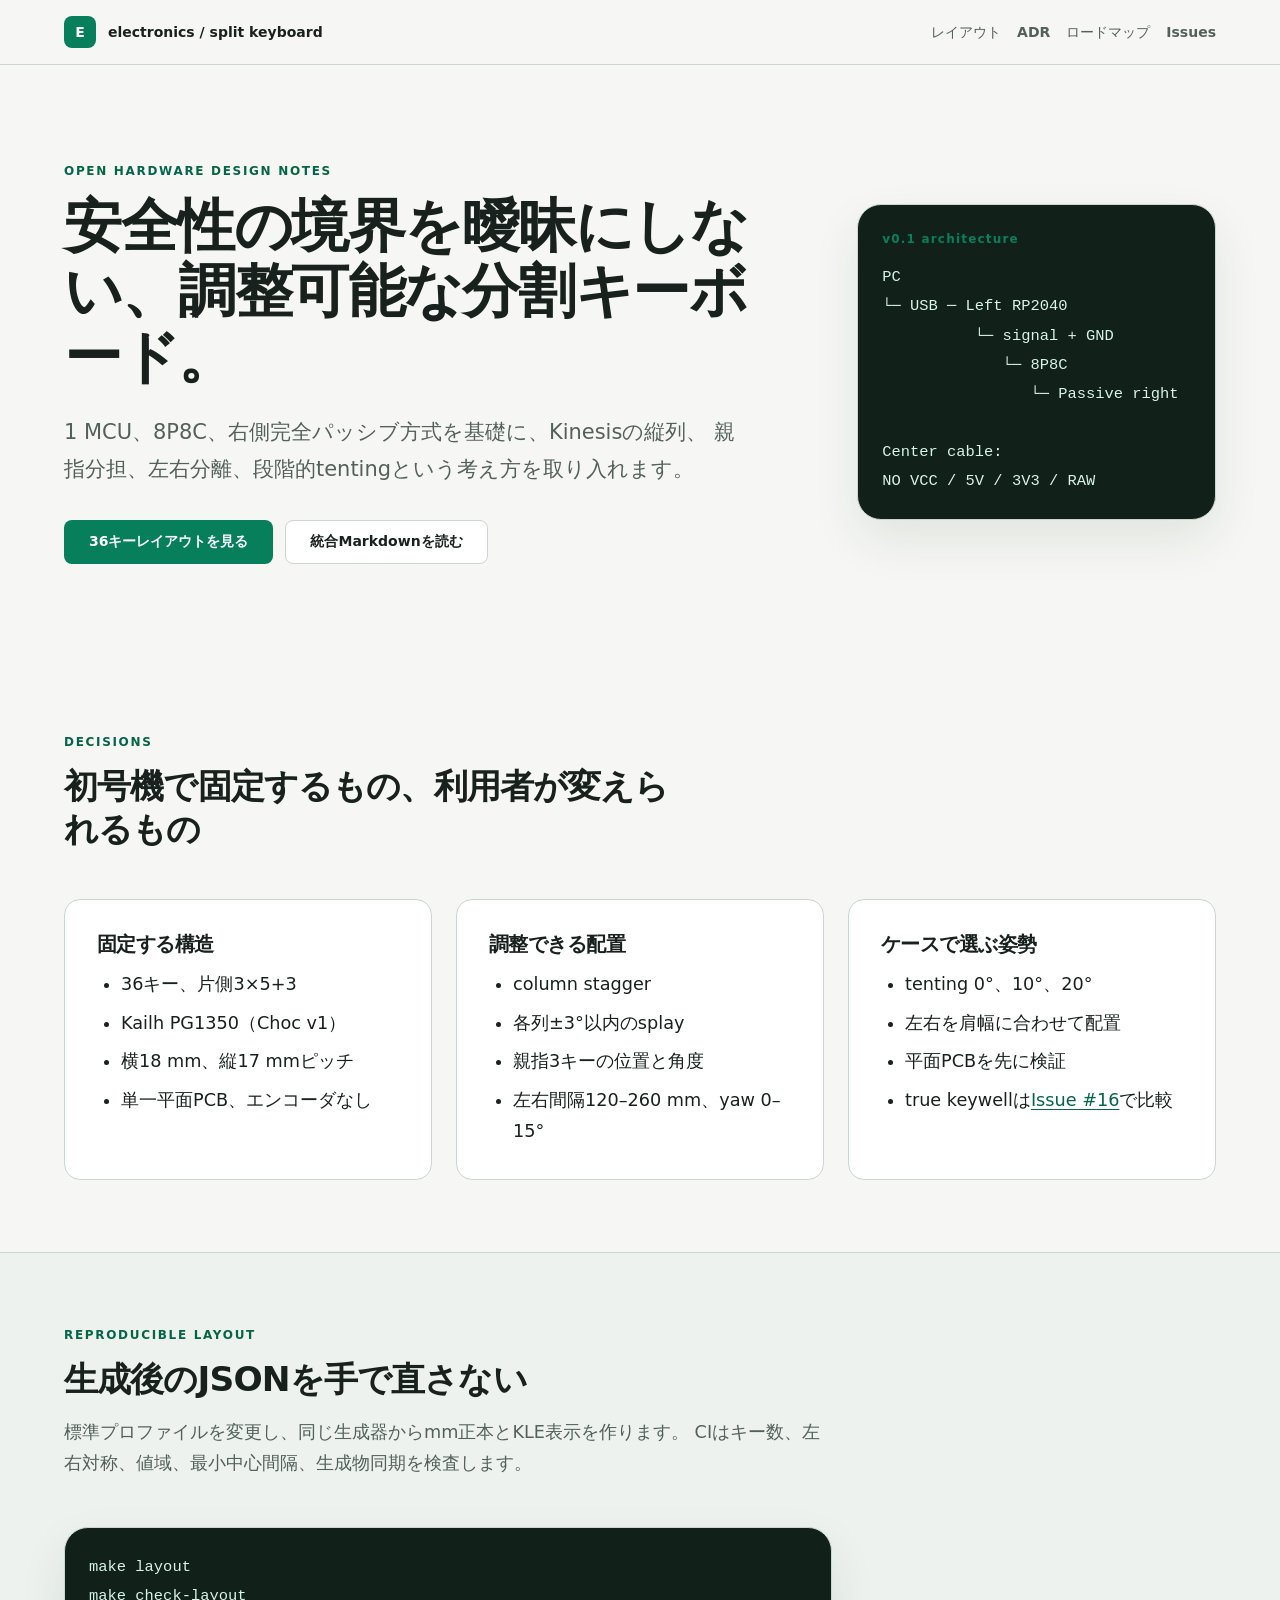
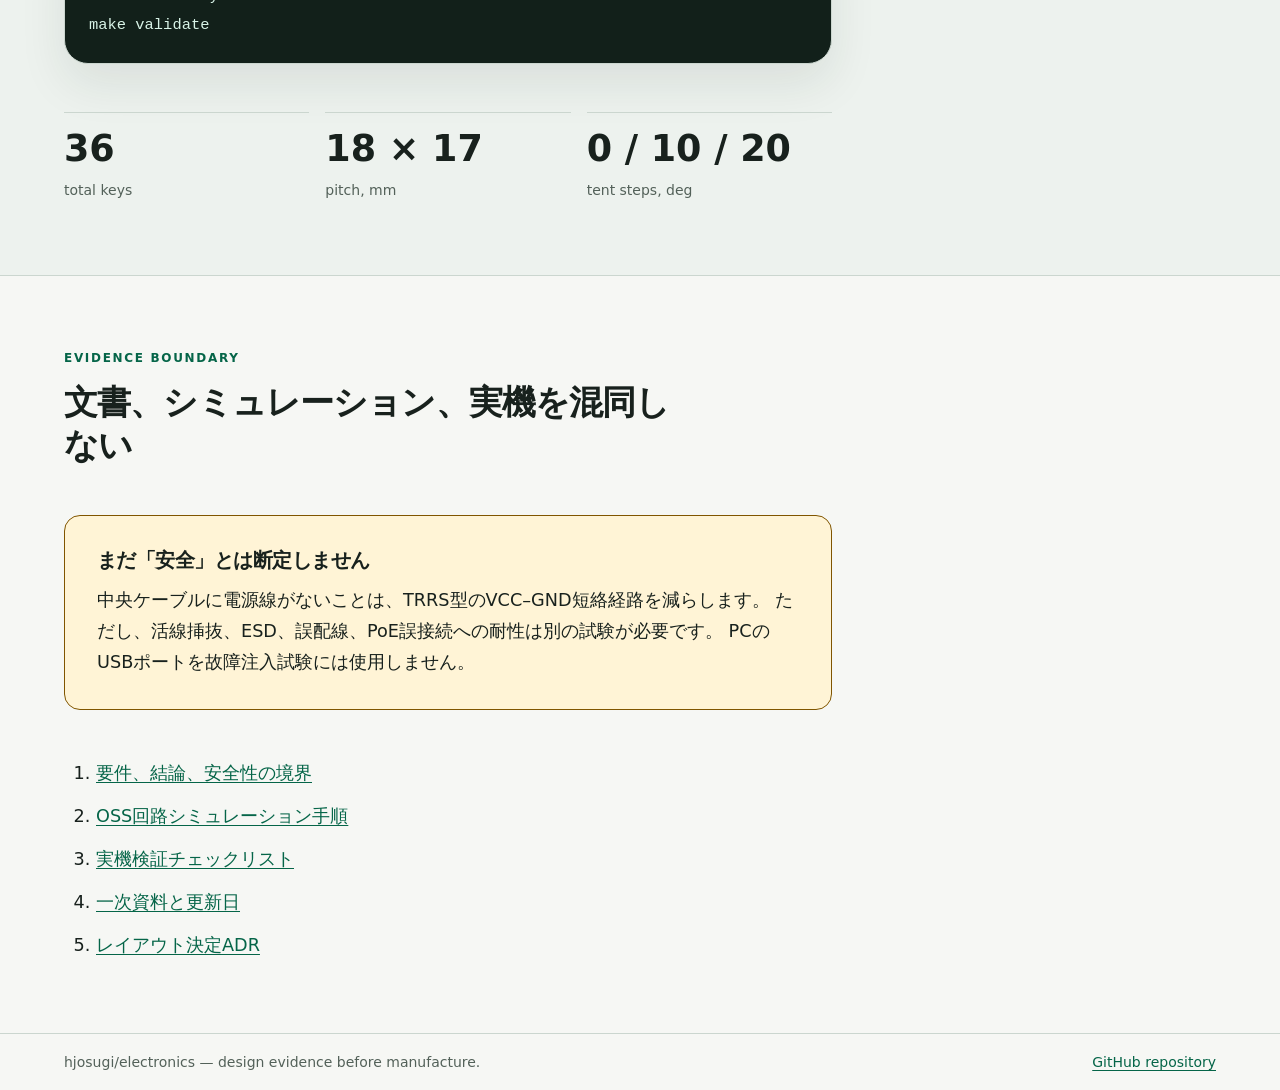
==== docs/index.html @ f91c8e66 "Issue #5: 調整可能な36キーChoc v1レイアウトを追加" ====
<!doctype html>
<html lang="ja">
  <head>
    <meta charset="utf-8">
    <meta name="viewport" content="width=device-width, initial-scale=1">
    <meta
      name="description"
      content="1 MCU、8P8C、パッシブ右側方式の分割キーボード設計と、調整可能な36キーChoc v1レイアウトの公開資料">
    <title>Split Keyboard Engineering Notes</title>
    <link rel="stylesheet" href="assets/document.css">
  </head>
  <body>
    <a class="skip-link" href="#main-content">本文へ移動</a>

    <header class="site-header">
      <div class="container header-row">
        <a class="brand" href="../README.md" aria-label="electronics READMEへ">
          <span class="brand-mark" aria-hidden="true">E</span>
          <span>electronics / split keyboard</span>
        </a>
        <nav aria-label="主要リンク">
          <a href="layout/README.md">レイアウト</a>
          <a href="adr/README.md">ADR</a>
          <a href="08-roadmap.md">ロードマップ</a>
          <a href="https://github.com/hjosugi/electronics/issues">Issues</a>
        </nav>
      </div>
    </header>

    <main id="main-content">
      <section class="hero container">
        <div>
          <p class="eyebrow">OPEN HARDWARE DESIGN NOTES</p>
          <h1>安全性の境界を曖昧にしない、調整可能な分割キーボード。</h1>
          <p class="lead">
            1 MCU、8P8C、右側完全パッシブ方式を基礎に、Kinesisの縦列、
            親指分担、左右分離、段階的tentingという考え方を取り入れます。
          </p>
          <div class="actions">
            <a class="button button-primary" href="layout/README.md">36キーレイアウトを見る</a>
            <a class="button button-secondary" href="../notebooklm/split-keyboard-hotplug-safety.md">
              統合Markdownを読む
            </a>
          </div>
        </div>

        <aside class="architecture" aria-label="推奨アーキテクチャ">
          <p class="architecture-label">v0.1 architecture</p>
          <pre><code>PC
└─ USB ─ Left RP2040
          └─ signal + GND
             └─ 8P8C
                └─ Passive right

Center cable:
NO VCC / 5V / 3V3 / RAW</code></pre>
        </aside>
      </section>

      <section class="section container" aria-labelledby="decisions-title">
        <div class="section-heading">
          <p class="eyebrow">DECISIONS</p>
          <h2 id="decisions-title">初号機で固定するもの、利用者が変えられるもの</h2>
        </div>

        <div class="card-grid">
          <article class="card">
            <h3>固定する構造</h3>
            <ul>
              <li>36キー、片側3×5+3</li>
              <li>Kailh PG1350（Choc v1）</li>
              <li>横18 mm、縦17 mmピッチ</li>
              <li>単一平面PCB、エンコーダなし</li>
            </ul>
          </article>

          <article class="card">
            <h3>調整できる配置</h3>
            <ul>
              <li>column stagger</li>
              <li>各列±3°以内のsplay</li>
              <li>親指3キーの位置と角度</li>
              <li>左右間隔120–260 mm、yaw 0–15°</li>
            </ul>
          </article>

          <article class="card">
            <h3>ケースで選ぶ姿勢</h3>
            <ul>
              <li>tenting 0°、10°、20°</li>
              <li>左右を肩幅に合わせて配置</li>
              <li>平面PCBを先に検証</li>
              <li>true keywellは<a href="https://github.com/hjosugi/electronics/issues/16">Issue #16</a>で比較</li>
            </ul>
          </article>
        </div>
      </section>

      <section class="section section-tinted">
        <div class="container">
          <div class="section-heading">
            <p class="eyebrow">REPRODUCIBLE LAYOUT</p>
            <h2>生成後のJSONを手で直さない</h2>
            <p>
              標準プロファイルを変更し、同じ生成器からmm正本とKLE表示を作ります。
              CIはキー数、左右対称、値域、最小中心間隔、生成物同期を検査します。
            </p>
          </div>

          <div class="code-panel">
            <pre><code>make layout
make check-layout
make validate</code></pre>
          </div>

          <dl class="metrics">
            <div>
              <dt>36</dt>
              <dd>total keys</dd>
            </div>
            <div>
              <dt>18 × 17</dt>
              <dd>pitch, mm</dd>
            </div>
            <div>
              <dt>0 / 10 / 20</dt>
              <dd>tent steps, deg</dd>
            </div>
          </dl>
        </div>
      </section>

      <section class="section container" aria-labelledby="evidence-title">
        <div class="section-heading">
          <p class="eyebrow">EVIDENCE BOUNDARY</p>
          <h2 id="evidence-title">文書、シミュレーション、実機を混同しない</h2>
        </div>

        <div class="notice" role="note">
          <h3>まだ「安全」とは断定しません</h3>
          <p>
            中央ケーブルに電源線がないことは、TRRS型のVCC–GND短絡経路を減らします。
            ただし、活線挿抜、ESD、誤配線、PoE誤接続への耐性は別の試験が必要です。
            PCのUSBポートを故障注入試験には使用しません。
          </p>
        </div>

        <ol class="document-list">
          <li><a href="00-overview.md">要件、結論、安全性の境界</a></li>
          <li><a href="03-simulation-guide.md">OSS回路シミュレーション手順</a></li>
          <li><a href="05-hardware-validation.md">実機検証チェックリスト</a></li>
          <li><a href="07-sources.md">一次資料と更新日</a></li>
          <li><a href="adr/0002-use-36-key-choc-v1-layout.md">レイアウト決定ADR</a></li>
        </ol>
      </section>
    </main>

    <footer class="site-footer">
      <div class="container footer-row">
        <p>hjosugi/electronics — design evidence before manufacture.</p>
        <a href="https://github.com/hjosugi/electronics">GitHub repository</a>
      </div>
    </footer>
  </body>
</html>
---- docs/assets/document.css ----
:root {
  color-scheme: light;

  --font-family-sans: Inter, ui-sans-serif, system-ui, -apple-system, BlinkMacSystemFont, "Segoe UI", sans-serif;
  --font-family-mono: "SFMono-Regular", Consolas, "Liberation Mono", monospace;
  --font-size-xs: 0.75rem;
  --font-size-sm: 0.875rem;
  --font-size-body: clamp(1rem, 0.96rem + 0.18vw, 1.125rem);
  --font-size-lead: clamp(1.125rem, 1.03rem + 0.35vw, 1.375rem);
  --font-size-h3: clamp(1.125rem, 1.05rem + 0.26vw, 1.3rem);
  --font-size-h2: clamp(1.65rem, 1.35rem + 1vw, 2.25rem);
  --font-size-h1: clamp(2.25rem, 1.65rem + 2.5vw, 4.5rem);
  --font-size-code: 0.875em;
  --font-size-metric: clamp(1.75rem, 1.4rem + 1.1vw, 2.75rem);

  --line-height-tight: 1.12;
  --line-height-heading: 1.25;
  --line-height-body: 1.75;
  --line-height-code: 1.65;

  --font-weight-regular: 400;
  --font-weight-medium: 550;
  --font-weight-semibold: 650;
  --font-weight-bold: 760;

  --space-1: 0.25rem;
  --space-2: 0.5rem;
  --space-3: 0.75rem;
  --space-4: 1rem;
  --space-5: 1.5rem;
  --space-6: 2rem;
  --space-7: 3rem;
  --space-8: 4.5rem;
  --space-9: 6rem;

  --color-canvas: #f6f7f4;
  --color-surface: #ffffff;
  --color-surface-muted: #edf2ee;
  --color-text: #18211d;
  --color-text-muted: #536159;
  --color-border: #cbd6cf;
  --color-accent: #087f5b;
  --color-accent-strong: #056548;
  --color-accent-soft: #dff4ea;
  --color-warning: #805500;
  --color-warning-surface: #fff4d6;
  --color-code: #12201a;
  --color-code-text: #d8f3e7;
  --color-focus: #0b6fd3;

  --radius-sm: 0.5rem;
  --radius-md: 1rem;
  --radius-lg: 1.5rem;
  --shadow-card: 0 1.25rem 3rem rgb(23 46 35 / 0.09);
  --content-width: 72rem;
  --reading-width: 48rem;
  --border-width: 1px;
  --focus-width: 3px;
  --transition-fast: 160ms ease;
}

@media (prefers-color-scheme: dark) {
  :root {
    color-scheme: dark;
    --color-canvas: #101713;
    --color-surface: #18221d;
    --color-surface-muted: #1f2d26;
    --color-text: #edf5f0;
    --color-text-muted: #b1c0b7;
    --color-border: #34483d;
    --color-accent: #5fd3a8;
    --color-accent-strong: #89e5c2;
    --color-accent-soft: #183b2f;
    --color-warning: #ffd47a;
    --color-warning-surface: #3b2d11;
    --color-code: #09100d;
    --color-code-text: #d8f3e7;
    --color-focus: #74b8ff;
    --shadow-card: 0 1.25rem 3rem rgb(0 0 0 / 0.24);
  }
}

*,
*::before,
*::after {
  box-sizing: border-box;
}

html {
  background: var(--color-canvas);
  color: var(--color-text);
  font-family: var(--font-family-sans);
  scroll-behavior: smooth;
}

body {
  margin: 0;
  background: var(--color-canvas);
  color: var(--color-text);
  font-size: var(--font-size-body);
  font-weight: var(--font-weight-regular);
  line-height: var(--line-height-body);
}

a {
  color: var(--color-accent-strong);
  text-decoration-thickness: 0.08em;
  text-underline-offset: 0.18em;
}

a:hover {
  color: var(--color-accent);
}

a:focus-visible {
  border-radius: var(--radius-sm);
  outline: var(--focus-width) solid var(--color-focus);
  outline-offset: var(--space-1);
}

code,
pre {
  font-family: var(--font-family-mono);
}

code {
  font-size: var(--font-size-code);
}

pre {
  margin: 0;
  overflow-x: auto;
  line-height: var(--line-height-code);
}

h1,
h2,
h3,
p {
  margin-block-start: 0;
}

h1,
h2,
h3 {
  color: var(--color-text);
  font-weight: var(--font-weight-bold);
  letter-spacing: -0.025em;
}

h1 {
  max-width: 18ch;
  margin-block-end: var(--space-5);
  font-size: var(--font-size-h1);
  line-height: var(--line-height-tight);
}

h2 {
  max-width: 26ch;
  margin-block-end: var(--space-4);
  font-size: var(--font-size-h2);
  line-height: var(--line-height-heading);
}

h3 {
  margin-block-end: var(--space-3);
  font-size: var(--font-size-h3);
  line-height: var(--line-height-heading);
}

.container {
  width: min(100% - 2 * var(--space-5), var(--content-width));
  margin-inline: auto;
}

.skip-link {
  position: fixed;
  z-index: 10;
  inset-block-start: var(--space-3);
  inset-inline-start: var(--space-3);
  padding: var(--space-2) var(--space-4);
  border-radius: var(--radius-sm);
  background: var(--color-text);
  color: var(--color-canvas);
  transform: translateY(-200%);
}

.skip-link:focus {
  transform: translateY(0);
}

.site-header {
  border-block-end: var(--border-width) solid var(--color-border);
  background: color-mix(in srgb, var(--color-canvas) 88%, transparent);
}

.header-row,
.footer-row {
  display: flex;
  align-items: center;
  justify-content: space-between;
  gap: var(--space-5);
  padding-block: var(--space-4);
}

.brand {
  display: inline-flex;
  align-items: center;
  gap: var(--space-3);
  color: var(--color-text);
  font-size: var(--font-size-sm);
  font-weight: var(--font-weight-semibold);
  text-decoration: none;
}

.brand-mark {
  display: grid;
  width: var(--space-6);
  height: var(--space-6);
  place-items: center;
  border-radius: var(--radius-sm);
  background: var(--color-accent);
  color: var(--color-surface);
}

nav {
  display: flex;
  flex-wrap: wrap;
  gap: var(--space-4);
}

nav a {
  color: var(--color-text-muted);
  font-size: var(--font-size-sm);
  font-weight: var(--font-weight-medium);
  text-decoration: none;
}

.hero {
  display: grid;
  grid-template-columns: minmax(0, 1.35fr) minmax(18rem, 0.65fr);
  gap: var(--space-7);
  align-items: center;
  padding-block: var(--space-9);
}

.eyebrow {
  margin-block-end: var(--space-3);
  color: var(--color-accent-strong);
  font-size: var(--font-size-xs);
  font-weight: var(--font-weight-bold);
  letter-spacing: 0.14em;
}

.lead {
  max-width: 42rem;
  margin-block-end: var(--space-6);
  color: var(--color-text-muted);
  font-size: var(--font-size-lead);
  line-height: var(--line-height-body);
}

.actions {
  display: flex;
  flex-wrap: wrap;
  gap: var(--space-3);
}

.button {
  display: inline-flex;
  align-items: center;
  min-height: 2.75rem;
  padding: var(--space-2) var(--space-5);
  border: var(--border-width) solid transparent;
  border-radius: var(--radius-sm);
  font-size: var(--font-size-sm);
  font-weight: var(--font-weight-semibold);
  text-decoration: none;
  transition:
    background-color var(--transition-fast),
    border-color var(--transition-fast),
    color var(--transition-fast);
}

.button-primary {
  background: var(--color-accent);
  color: var(--color-surface);
}

.button-primary:hover {
  background: var(--color-accent-strong);
  color: var(--color-surface);
}

.button-secondary {
  border-color: var(--color-border);
  background: var(--color-surface);
  color: var(--color-text);
}

.architecture,
.code-panel {
  border: var(--border-width) solid var(--color-border);
  border-radius: var(--radius-lg);
  background: var(--color-code);
  color: var(--color-code-text);
  box-shadow: var(--shadow-card);
}

.architecture {
  padding: var(--space-5);
}

.architecture-label {
  margin-block-end: var(--space-3);
  color: var(--color-accent);
  font-size: var(--font-size-xs);
  font-weight: var(--font-weight-bold);
  letter-spacing: 0.1em;
}

.section {
  padding-block: var(--space-8);
}

.section-tinted {
  border-block: var(--border-width) solid var(--color-border);
  background: var(--color-surface-muted);
}

.section-heading {
  max-width: var(--reading-width);
  margin-block-end: var(--space-7);
}

.section-heading > p:last-child {
  color: var(--color-text-muted);
}

.card-grid {
  display: grid;
  grid-template-columns: repeat(3, minmax(0, 1fr));
  gap: var(--space-5);
}

.card {
  padding: var(--space-6);
  border: var(--border-width) solid var(--color-border);
  border-radius: var(--radius-md);
  background: var(--color-surface);
}

.card ul {
  margin-block: 0;
  padding-inline-start: var(--space-5);
}

.card li + li {
  margin-block-start: var(--space-2);
}

.code-panel {
  max-width: var(--reading-width);
  padding: var(--space-5);
}

.metrics {
  display: grid;
  grid-template-columns: repeat(3, minmax(0, 1fr));
  gap: var(--space-4);
  max-width: var(--reading-width);
  margin-block: var(--space-7) 0;
}

.metrics div {
  padding-block-start: var(--space-4);
  border-block-start: var(--border-width) solid var(--color-border);
}

.metrics dt {
  color: var(--color-text);
  font-size: var(--font-size-metric);
  font-weight: var(--font-weight-bold);
  line-height: var(--line-height-tight);
}

.metrics dd {
  margin: var(--space-2) 0 0;
  color: var(--color-text-muted);
  font-size: var(--font-size-sm);
}

.notice {
  max-width: var(--reading-width);
  padding: var(--space-6);
  border: var(--border-width) solid var(--color-warning);
  border-radius: var(--radius-md);
  background: var(--color-warning-surface);
}

.notice p {
  margin-block-end: 0;
}

.document-list {
  max-width: var(--reading-width);
  margin-block: var(--space-7) 0;
  padding-inline-start: var(--space-6);
}

.document-list li + li {
  margin-block-start: var(--space-3);
}

.site-footer {
  border-block-start: var(--border-width) solid var(--color-border);
  color: var(--color-text-muted);
  font-size: var(--font-size-sm);
}

.footer-row p {
  margin: 0;
}

@media (max-width: 52rem) {
  .header-row,
  .footer-row {
    align-items: flex-start;
    flex-direction: column;
  }

  .hero {
    grid-template-columns: 1fr;
    padding-block: var(--space-8);
  }

  .card-grid,
  .metrics {
    grid-template-columns: 1fr;
  }
}

@media (prefers-reduced-motion: reduce) {
  html {
    scroll-behavior: auto;
  }

  .button {
    transition: none;
  }
}

@media print {
  :root {
    --color-canvas: #ffffff;
    --color-surface: #ffffff;
    --color-surface-muted: #ffffff;
    --color-text: #000000;
    --color-text-muted: #333333;
    --color-border: #777777;
    --color-code: #ffffff;
    --color-code-text: #000000;
    --shadow-card: none;
  }

  .site-header,
  .actions,
  .site-footer {
    display: none;
  }

  .hero,
  .section {
    padding-block: var(--space-6);
  }
}
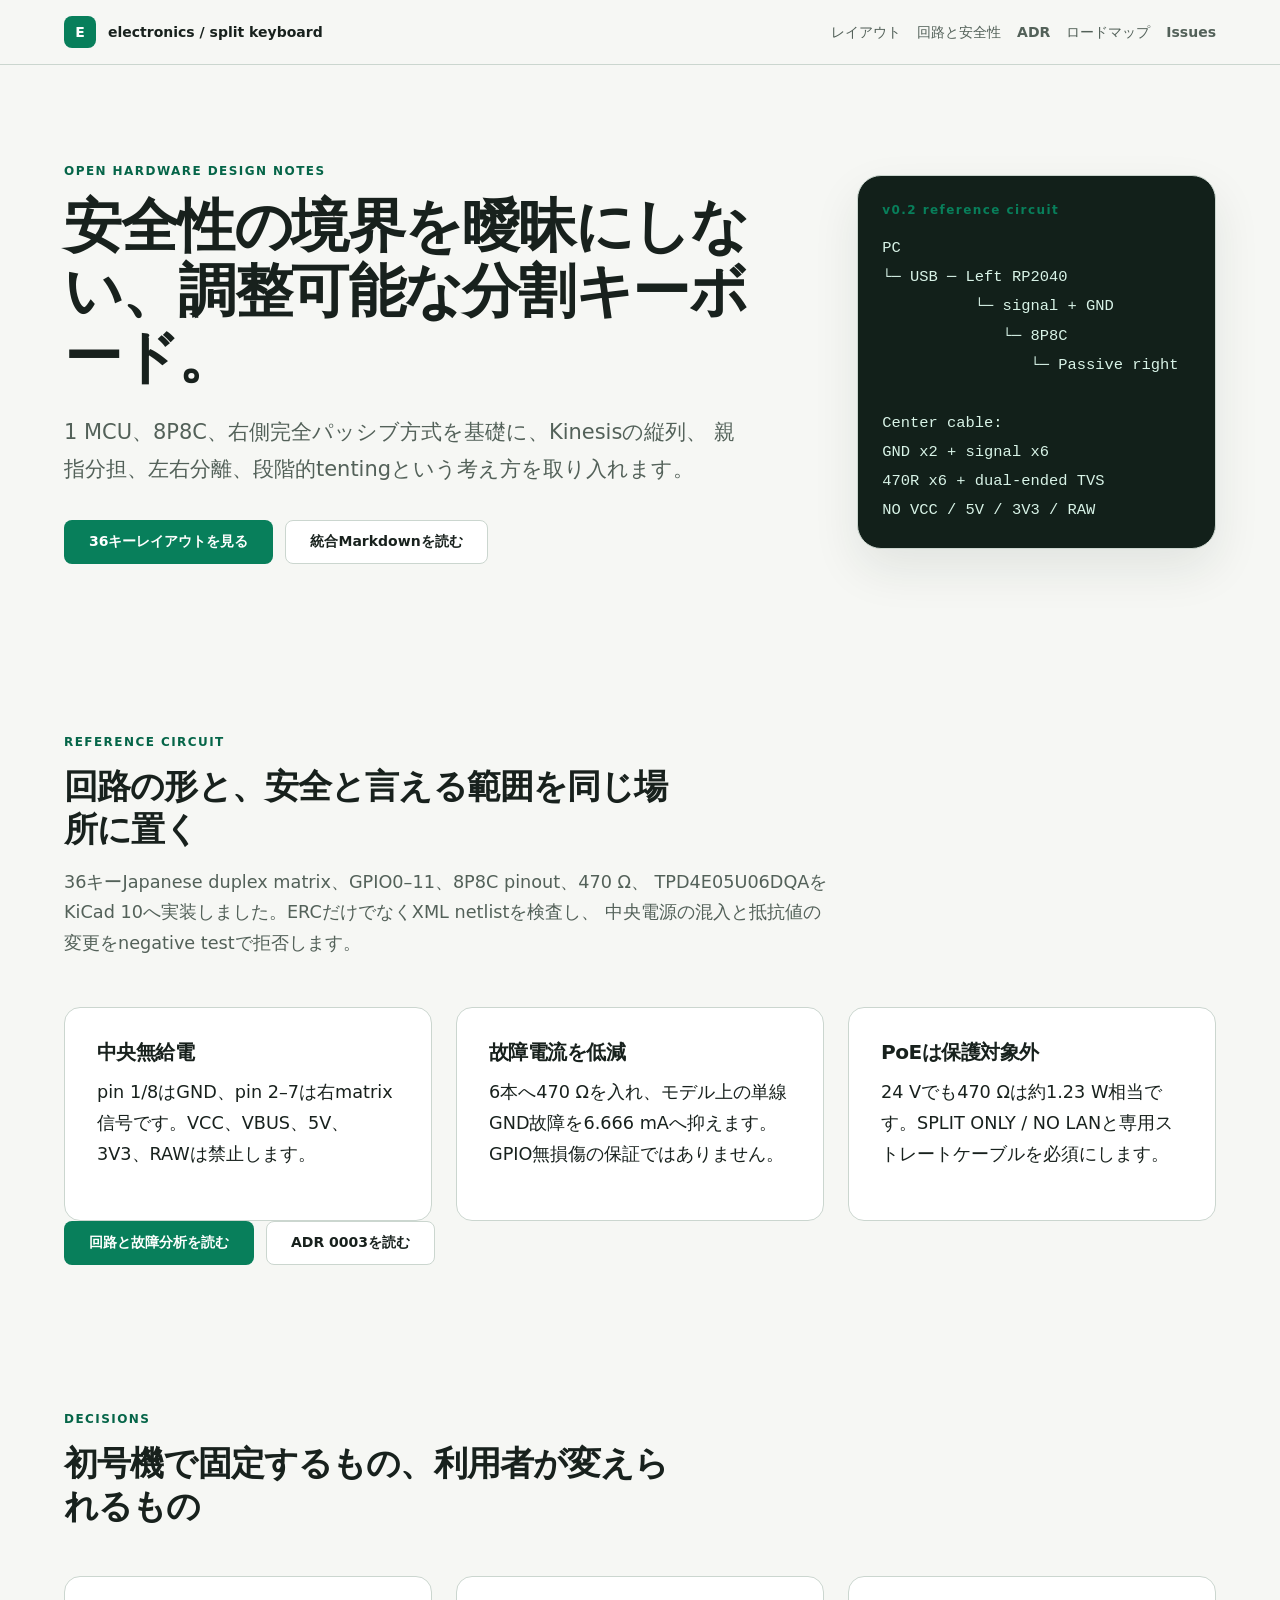
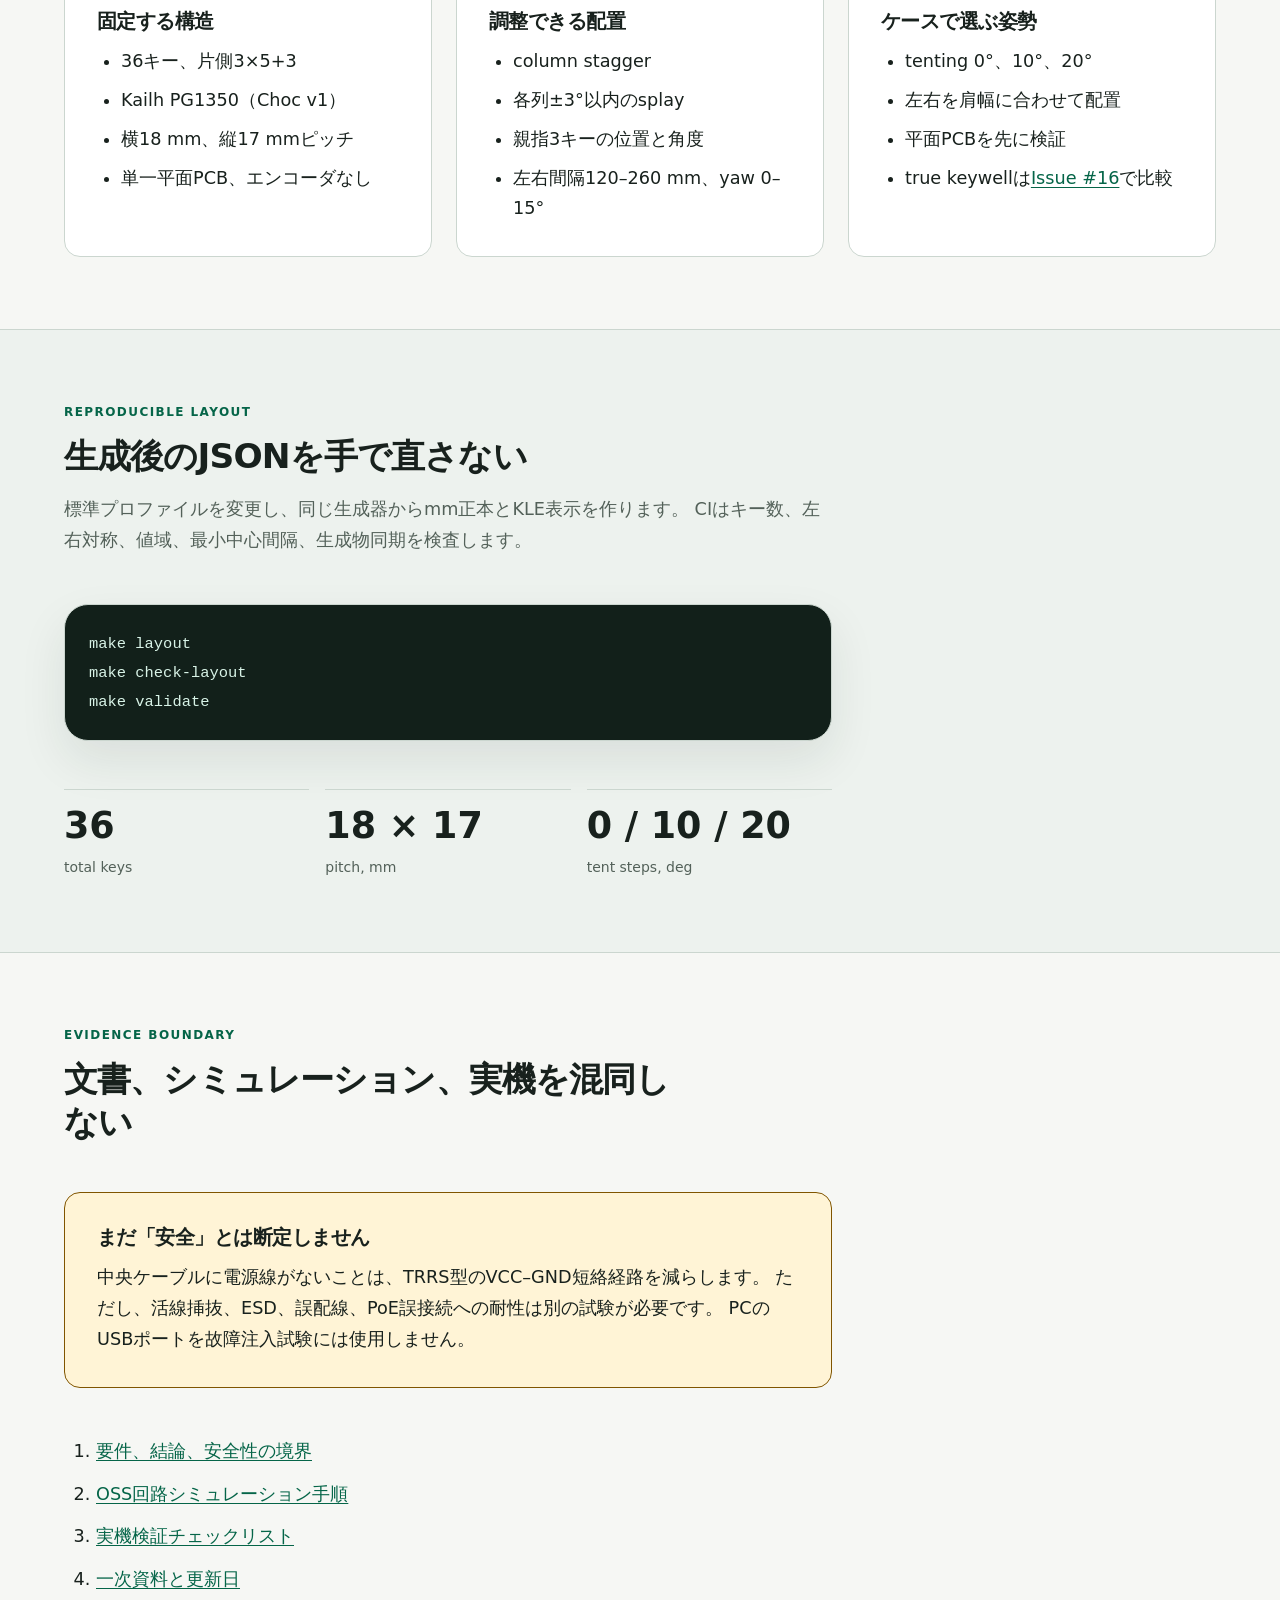
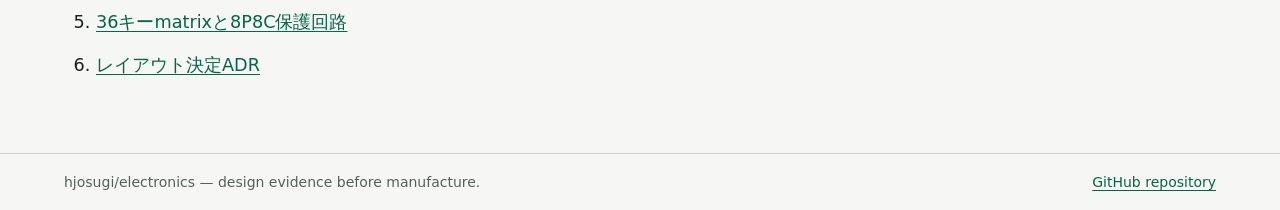
==== commit 197ec46d: "Issue #6 #7 #9: 470Ω passive split safety circuit" ====
--- a/docs/index.html
+++ b/docs/index.html
@@ -5,8 +5,9 @@
     <meta name="viewport" content="width=device-width, initial-scale=1">
     <meta
       name="description"
-      content="1 MCU、8P8C、パッシブ右側方式の分割キーボード設計と、調整可能な36キーChoc v1レイアウトの公開資料">
+      content="1 MCU、中央無給電8P8C、470Ωと両端TVS、パッシブ右側方式の分割キーボード参照回路と36キーChoc v1レイアウト">
     <title>Split Keyboard Engineering Notes</title>
+    <link rel="canonical" href="https://hjosugi.github.io/electronics/">
     <link rel="stylesheet" href="assets/document.css">
   </head>
   <body>
@@ -14,12 +15,13 @@
 
     <header class="site-header">
       <div class="container header-row">
-        <a class="brand" href="../README.md" aria-label="electronics READMEへ">
+        <a class="brand" href="https://github.com/hjosugi/electronics" aria-label="electronicsリポジトリへ">
           <span class="brand-mark" aria-hidden="true">E</span>
           <span>electronics / split keyboard</span>
         </a>
         <nav aria-label="主要リンク">
           <a href="layout/README.md">レイアウト</a>
+          <a href="13-matrix-rj45-safety.md">回路と安全性</a>
           <a href="adr/README.md">ADR</a>
           <a href="08-roadmap.md">ロードマップ</a>
           <a href="https://github.com/hjosugi/electronics/issues">Issues</a>
@@ -38,14 +40,14 @@
           </p>
           <div class="actions">
             <a class="button button-primary" href="layout/README.md">36キーレイアウトを見る</a>
-            <a class="button button-secondary" href="../notebooklm/split-keyboard-hotplug-safety.md">
+            <a class="button button-secondary" href="https://github.com/hjosugi/electronics/blob/main/notebooklm/split-keyboard-hotplug-safety.md">
               統合Markdownを読む
             </a>
           </div>
         </div>
 
         <aside class="architecture" aria-label="推奨アーキテクチャ">
-          <p class="architecture-label">v0.1 architecture</p>
+          <p class="architecture-label">v0.2 reference circuit</p>
           <pre><code>PC
 └─ USB ─ Left RP2040
           └─ signal + GND
@@ -53,8 +55,42 @@
                 └─ Passive right
 
 Center cable:
+GND x2 + signal x6
+470R x6 + dual-ended TVS
 NO VCC / 5V / 3V3 / RAW</code></pre>
         </aside>
+      </section>
+
+      <section class="section container" aria-labelledby="circuit-title">
+        <div class="section-heading">
+          <p class="eyebrow">REFERENCE CIRCUIT</p>
+          <h2 id="circuit-title">回路の形と、安全と言える範囲を同じ場所に置く</h2>
+          <p>
+            36キーJapanese duplex matrix、GPIO0–11、8P8C pinout、470 Ω、
+            TPD4E05U06DQAをKiCad 10へ実装しました。ERCだけでなくXML netlistを検査し、
+            中央電源の混入と抵抗値の変更をnegative testで拒否します。
+          </p>
+        </div>
+
+        <div class="card-grid">
+          <article class="card">
+            <h3>中央無給電</h3>
+            <p>pin 1/8はGND、pin 2–7は右matrix信号です。VCC、VBUS、5V、3V3、RAWは禁止します。</p>
+          </article>
+          <article class="card">
+            <h3>故障電流を低減</h3>
+            <p>6本へ470 Ωを入れ、モデル上の単線GND故障を6.666 mAへ抑えます。GPIO無損傷の保証ではありません。</p>
+          </article>
+          <article class="card">
+            <h3>PoEは保護対象外</h3>
+            <p>24 Vでも470 Ωは約1.23 W相当です。SPLIT ONLY / NO LANと専用ストレートケーブルを必須にします。</p>
+          </article>
+        </div>
+
+        <div class="actions">
+          <a class="button button-primary" href="13-matrix-rj45-safety.md">回路と故障分析を読む</a>
+          <a class="button button-secondary" href="adr/0003-use-470-ohm-and-dual-ended-tvs.md">ADR 0003を読む</a>
+        </div>
       </section>
 
       <section class="section container" aria-labelledby="decisions-title">
@@ -150,6 +186,7 @@
           <li><a href="03-simulation-guide.md">OSS回路シミュレーション手順</a></li>
           <li><a href="05-hardware-validation.md">実機検証チェックリスト</a></li>
           <li><a href="07-sources.md">一次資料と更新日</a></li>
+          <li><a href="13-matrix-rj45-safety.md">36キーmatrixと8P8C保護回路</a></li>
           <li><a href="adr/0002-use-36-key-choc-v1-layout.md">レイアウト決定ADR</a></li>
         </ol>
       </section>
--- a/docs/assets/document.css
+++ b/docs/assets/document.css
@@ -22,6 +22,8 @@
   --font-weight-medium: 550;
   --font-weight-semibold: 650;
   --font-weight-bold: 760;
+  --letter-spacing-heading: -0.025em;
+  --letter-spacing-label: 0.12em;
 
   --space-1: 0.25rem;
   --space-2: 0.5rem;
@@ -54,6 +56,8 @@
   --shadow-card: 0 1.25rem 3rem rgb(23 46 35 / 0.09);
   --content-width: 72rem;
   --reading-width: 48rem;
+  --lead-width: 42rem;
+  --control-height: 2.75rem;
   --border-width: 1px;
   --focus-width: 3px;
   --transition-fast: 160ms ease;
@@ -145,7 +149,7 @@
 h3 {
   color: var(--color-text);
   font-weight: var(--font-weight-bold);
-  letter-spacing: -0.025em;
+  letter-spacing: var(--letter-spacing-heading);
 }
 
 h1 {
@@ -249,11 +253,11 @@
   color: var(--color-accent-strong);
   font-size: var(--font-size-xs);
   font-weight: var(--font-weight-bold);
-  letter-spacing: 0.14em;
+  letter-spacing: var(--letter-spacing-label);
 }
 
 .lead {
-  max-width: 42rem;
+  max-width: var(--lead-width);
   margin-block-end: var(--space-6);
   color: var(--color-text-muted);
   font-size: var(--font-size-lead);
@@ -269,7 +273,7 @@
 .button {
   display: inline-flex;
   align-items: center;
-  min-height: 2.75rem;
+  min-height: var(--control-height);
   padding: var(--space-2) var(--space-5);
   border: var(--border-width) solid transparent;
   border-radius: var(--radius-sm);
@@ -316,7 +320,7 @@
   color: var(--color-accent);
   font-size: var(--font-size-xs);
   font-weight: var(--font-weight-bold);
-  letter-spacing: 0.1em;
+  letter-spacing: var(--letter-spacing-label);
 }
 
 .section {
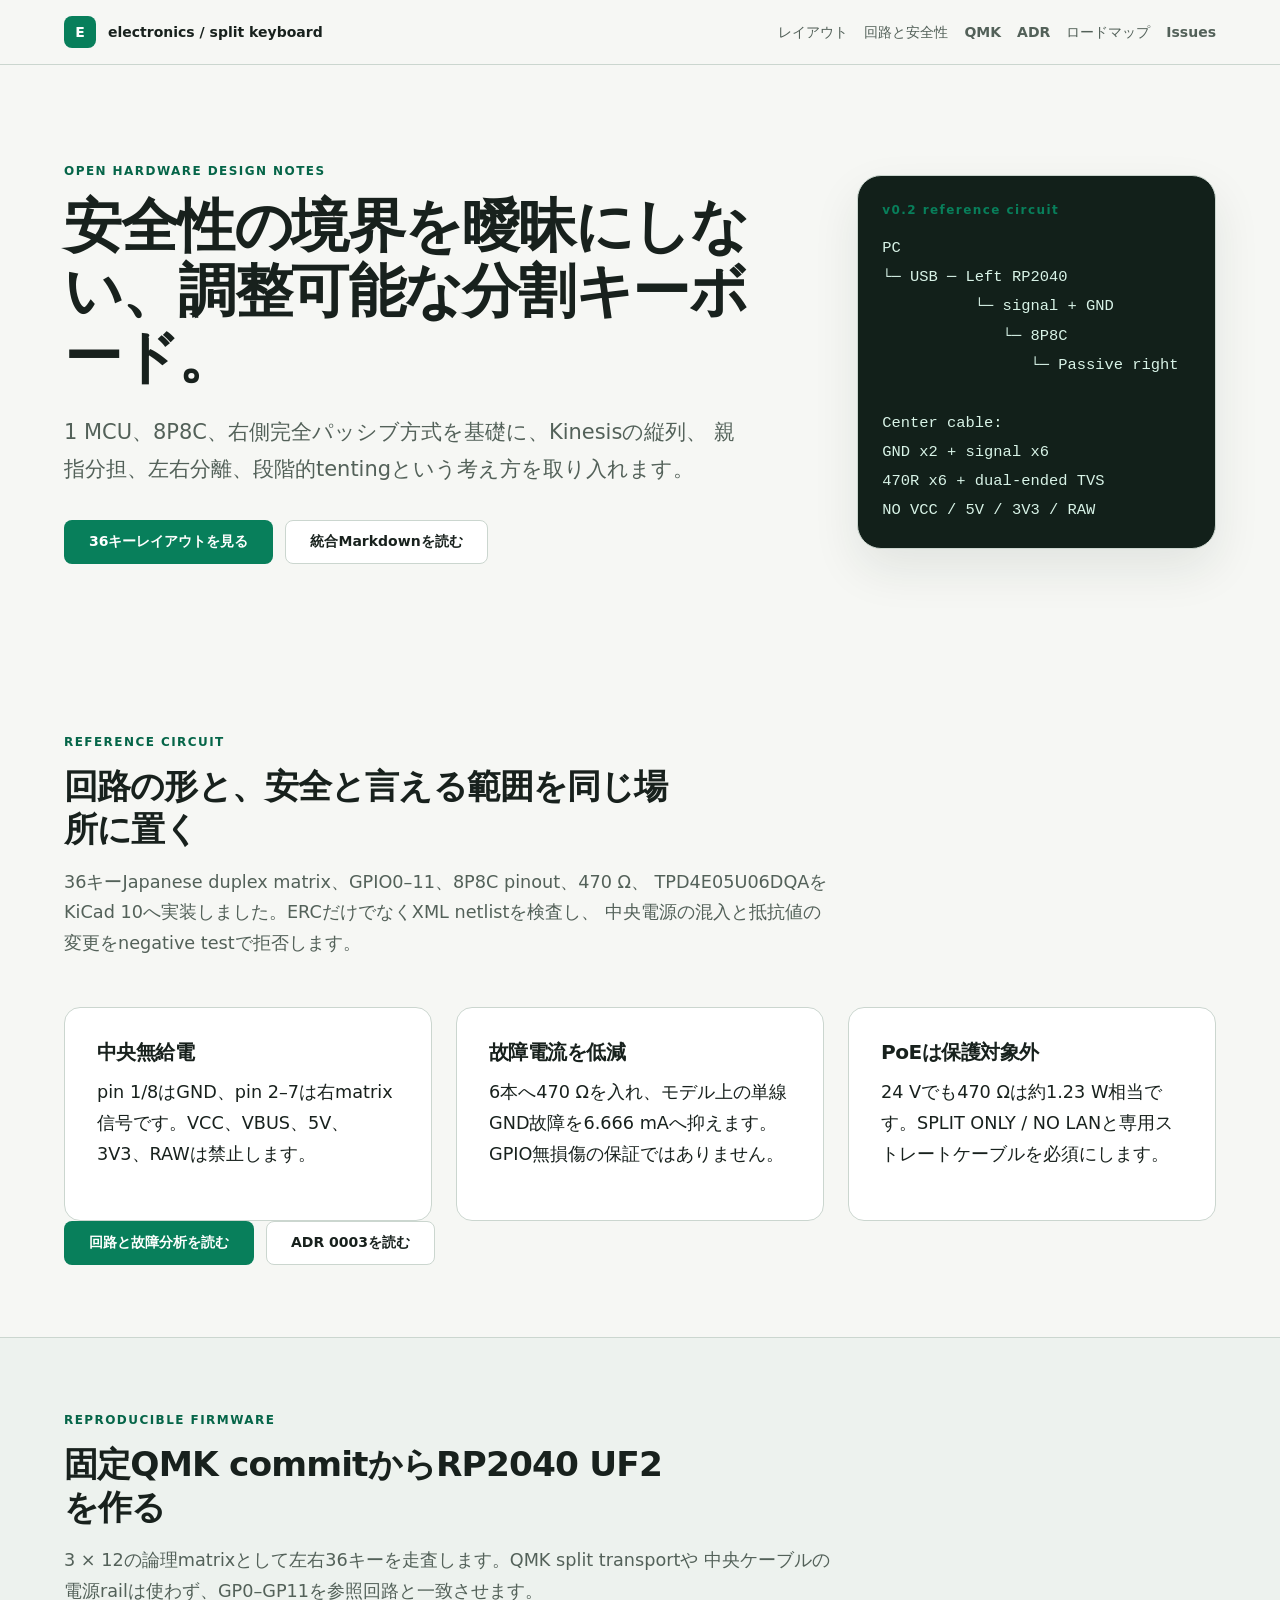
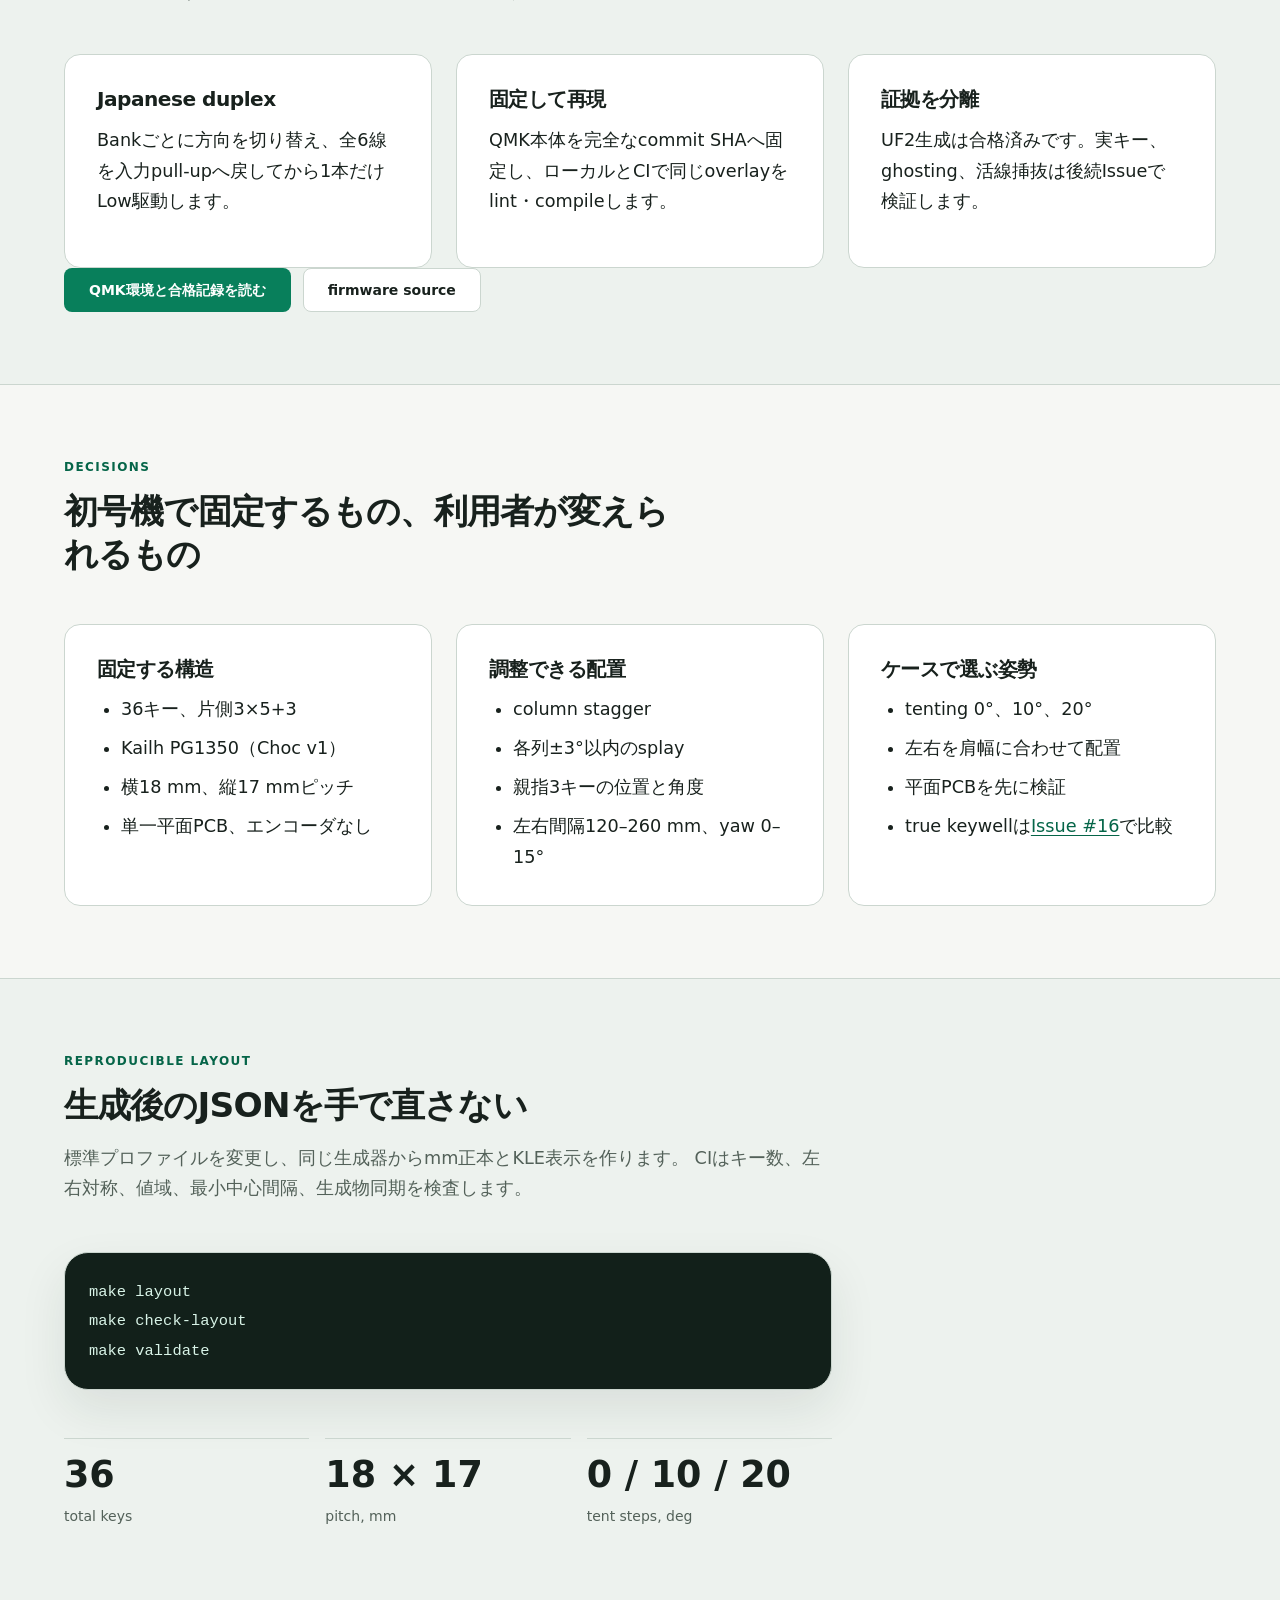
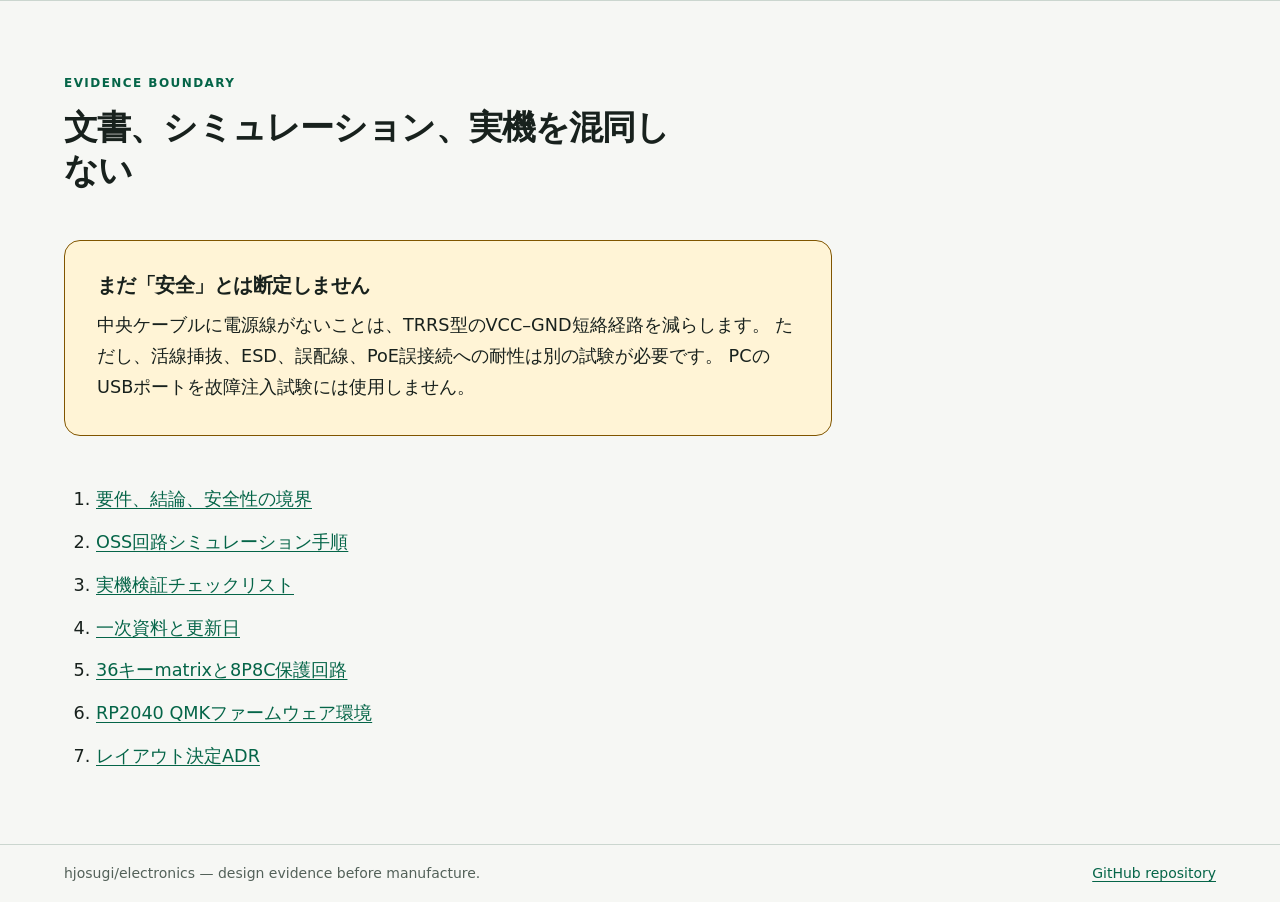
==== commit 6270c80e: "Issue #2: RP2040 QMK UF2再現ビルド" ====
--- a/docs/index.html
+++ b/docs/index.html
@@ -22,6 +22,7 @@
         <nav aria-label="主要リンク">
           <a href="layout/README.md">レイアウト</a>
           <a href="13-matrix-rj45-safety.md">回路と安全性</a>
+          <a href="14-qmk-firmware.md">QMK</a>
           <a href="adr/README.md">ADR</a>
           <a href="08-roadmap.md">ロードマップ</a>
           <a href="https://github.com/hjosugi/electronics/issues">Issues</a>
@@ -93,6 +94,39 @@
         </div>
       </section>
 
+      <section class="section section-tinted" aria-labelledby="firmware-title">
+        <div class="container">
+          <div class="section-heading">
+            <p class="eyebrow">REPRODUCIBLE FIRMWARE</p>
+            <h2 id="firmware-title">固定QMK commitからRP2040 UF2を作る</h2>
+            <p>
+              3 × 12の論理matrixとして左右36キーを走査します。QMK split transportや
+              中央ケーブルの電源railは使わず、GP0–GP11を参照回路と一致させます。
+            </p>
+          </div>
+
+          <div class="card-grid">
+            <article class="card">
+              <h3>Japanese duplex</h3>
+              <p>Bankごとに方向を切り替え、全6線を入力pull-upへ戻してから1本だけLow駆動します。</p>
+            </article>
+            <article class="card">
+              <h3>固定して再現</h3>
+              <p>QMK本体を完全なcommit SHAへ固定し、ローカルとCIで同じoverlayをlint・compileします。</p>
+            </article>
+            <article class="card">
+              <h3>証拠を分離</h3>
+              <p>UF2生成は合格済みです。実キー、ghosting、活線挿抜は後続Issueで検証します。</p>
+            </article>
+          </div>
+
+          <div class="actions">
+            <a class="button button-primary" href="14-qmk-firmware.md">QMK環境と合格記録を読む</a>
+            <a class="button button-secondary" href="https://github.com/hjosugi/electronics/tree/main/firmware/qmk">firmware source</a>
+          </div>
+        </div>
+      </section>
+
       <section class="section container" aria-labelledby="decisions-title">
         <div class="section-heading">
           <p class="eyebrow">DECISIONS</p>
@@ -187,6 +221,7 @@
           <li><a href="05-hardware-validation.md">実機検証チェックリスト</a></li>
           <li><a href="07-sources.md">一次資料と更新日</a></li>
           <li><a href="13-matrix-rj45-safety.md">36キーmatrixと8P8C保護回路</a></li>
+          <li><a href="14-qmk-firmware.md">RP2040 QMKファームウェア環境</a></li>
           <li><a href="adr/0002-use-36-key-choc-v1-layout.md">レイアウト決定ADR</a></li>
         </ol>
       </section>
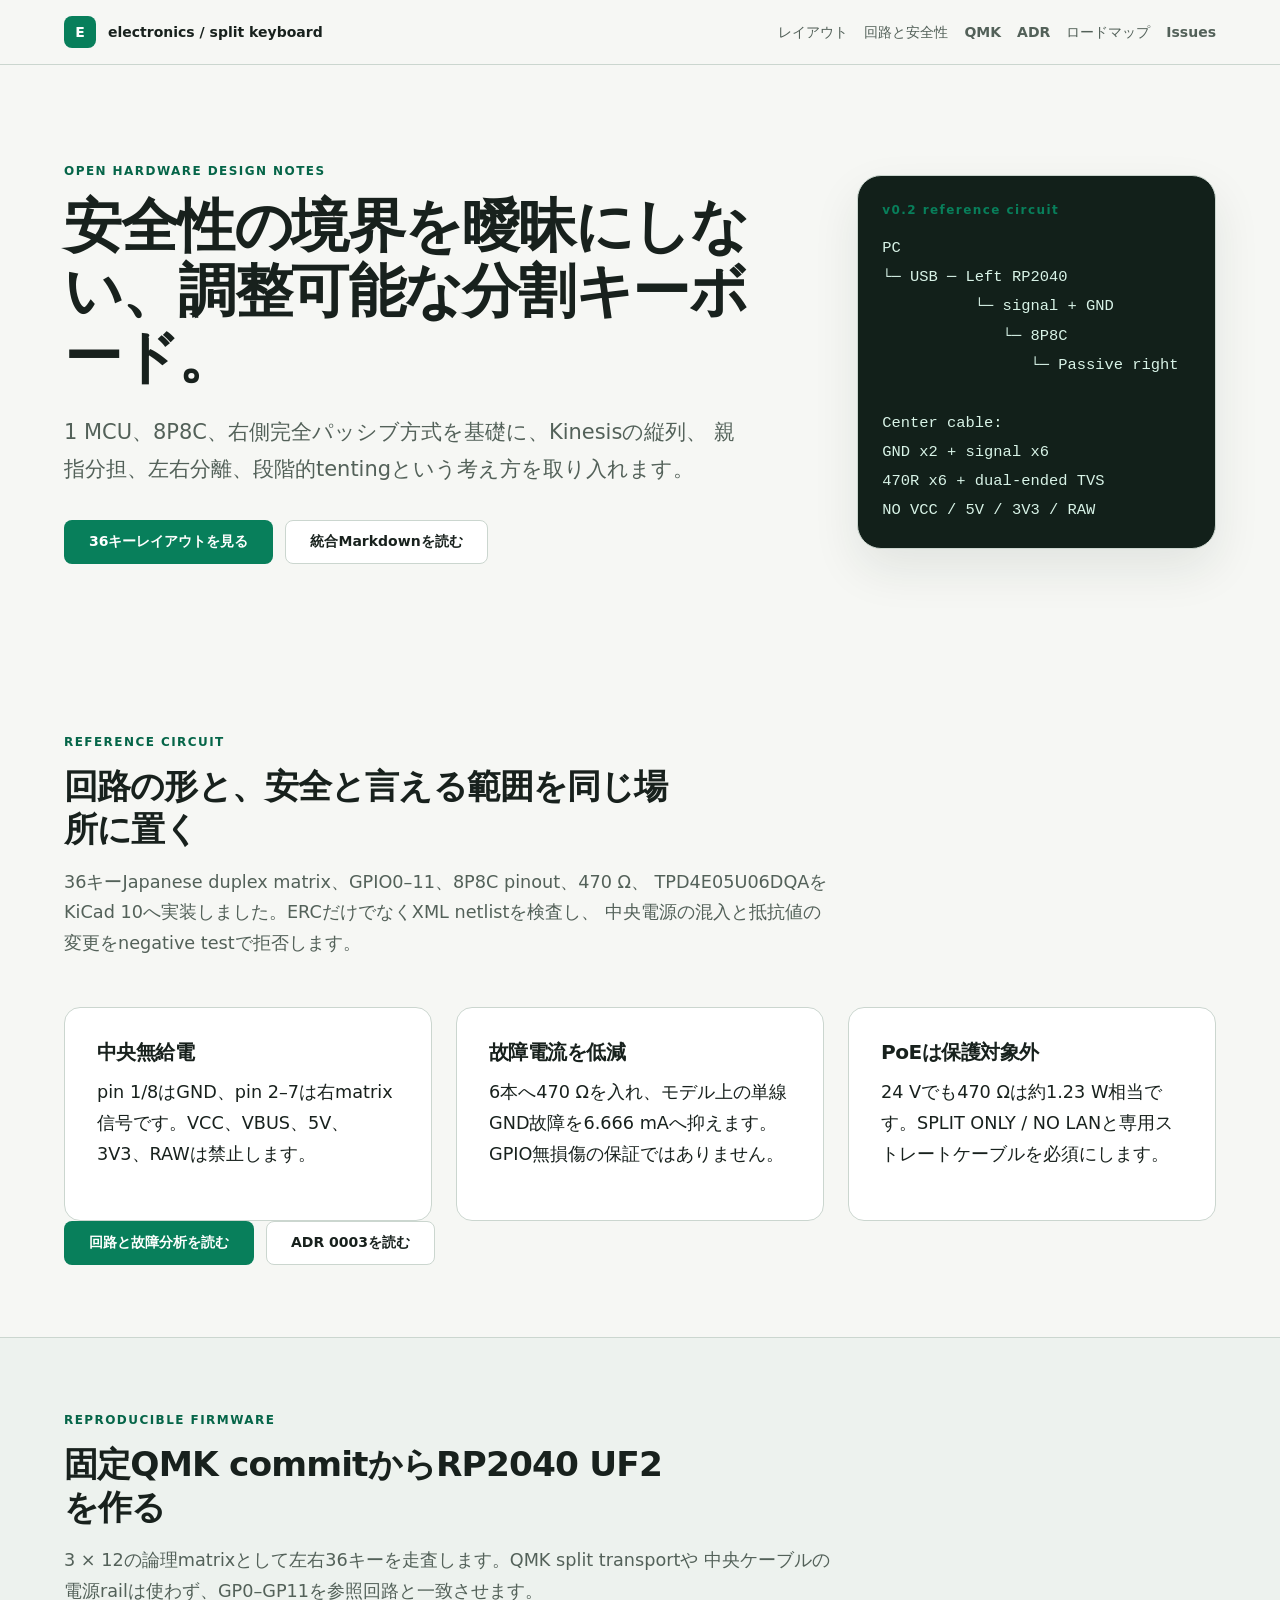
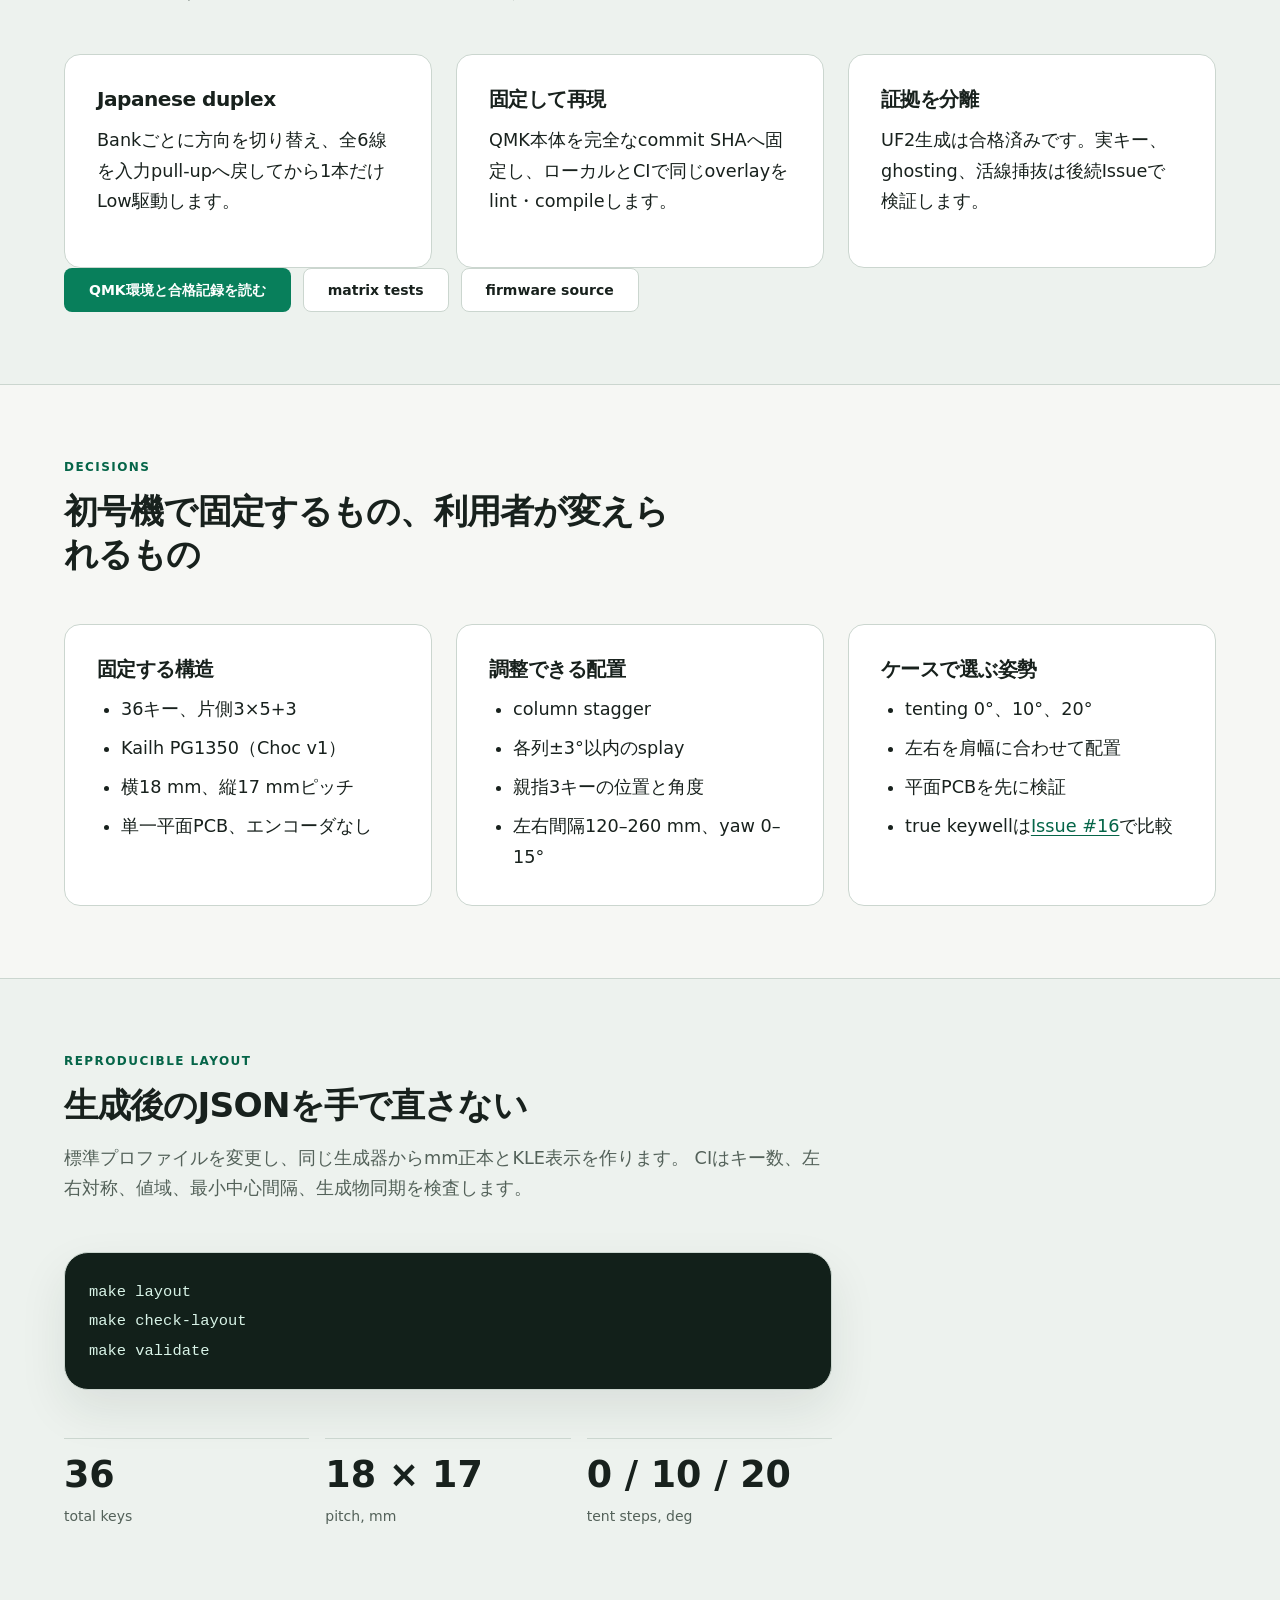
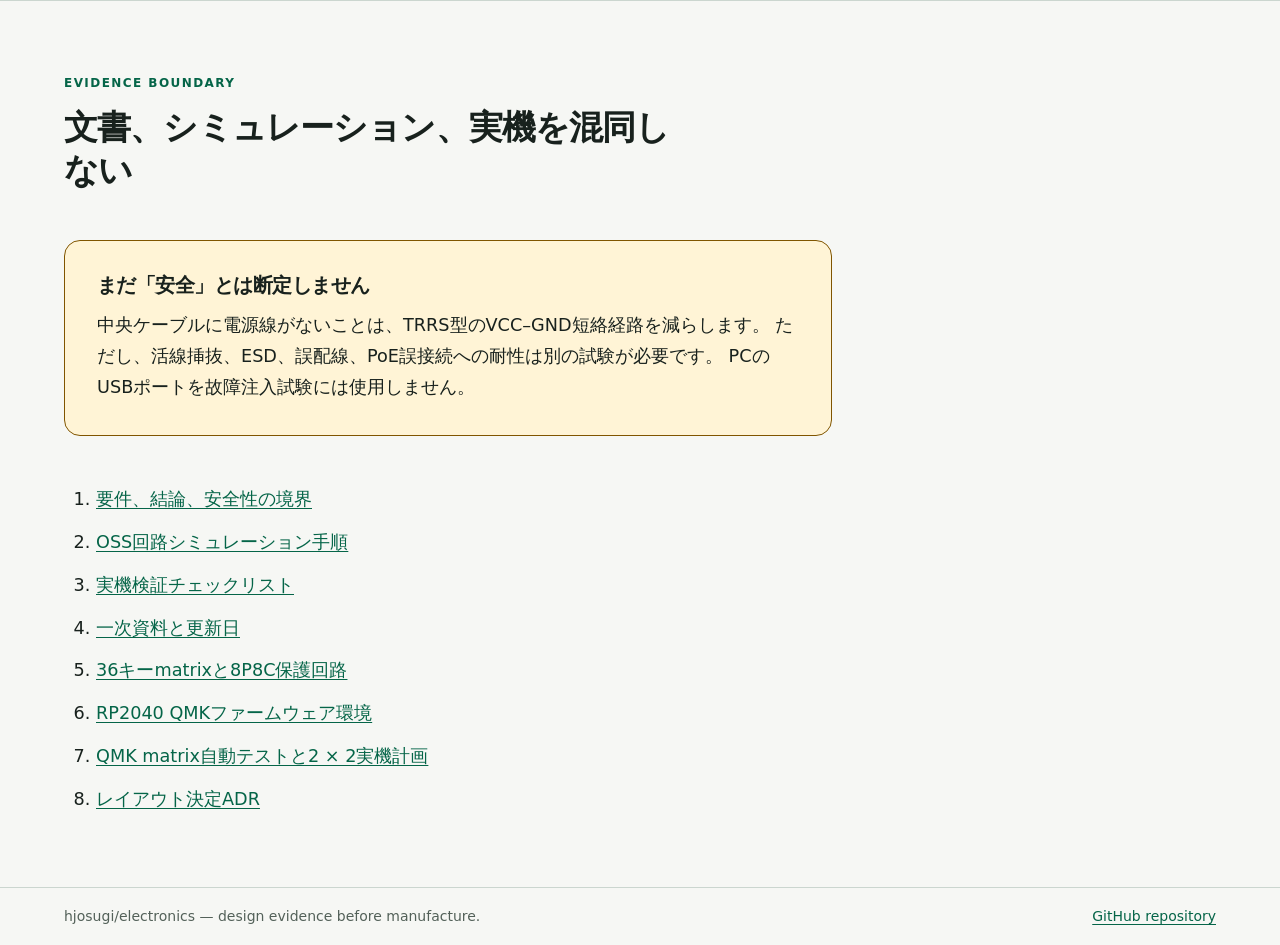
==== commit bcb6a260: "Issue #10: duplex matrix自動テストとghost抑制" ====
--- a/docs/index.html
+++ b/docs/index.html
@@ -122,6 +122,7 @@
 
           <div class="actions">
             <a class="button button-primary" href="14-qmk-firmware.md">QMK環境と合格記録を読む</a>
+            <a class="button button-secondary" href="15-qmk-matrix-tests.md">matrix tests</a>
             <a class="button button-secondary" href="https://github.com/hjosugi/electronics/tree/main/firmware/qmk">firmware source</a>
           </div>
         </div>
@@ -222,6 +223,7 @@
           <li><a href="07-sources.md">一次資料と更新日</a></li>
           <li><a href="13-matrix-rj45-safety.md">36キーmatrixと8P8C保護回路</a></li>
           <li><a href="14-qmk-firmware.md">RP2040 QMKファームウェア環境</a></li>
+          <li><a href="15-qmk-matrix-tests.md">QMK matrix自動テストと2 × 2実機計画</a></li>
           <li><a href="adr/0002-use-36-key-choc-v1-layout.md">レイアウト決定ADR</a></li>
         </ol>
       </section>
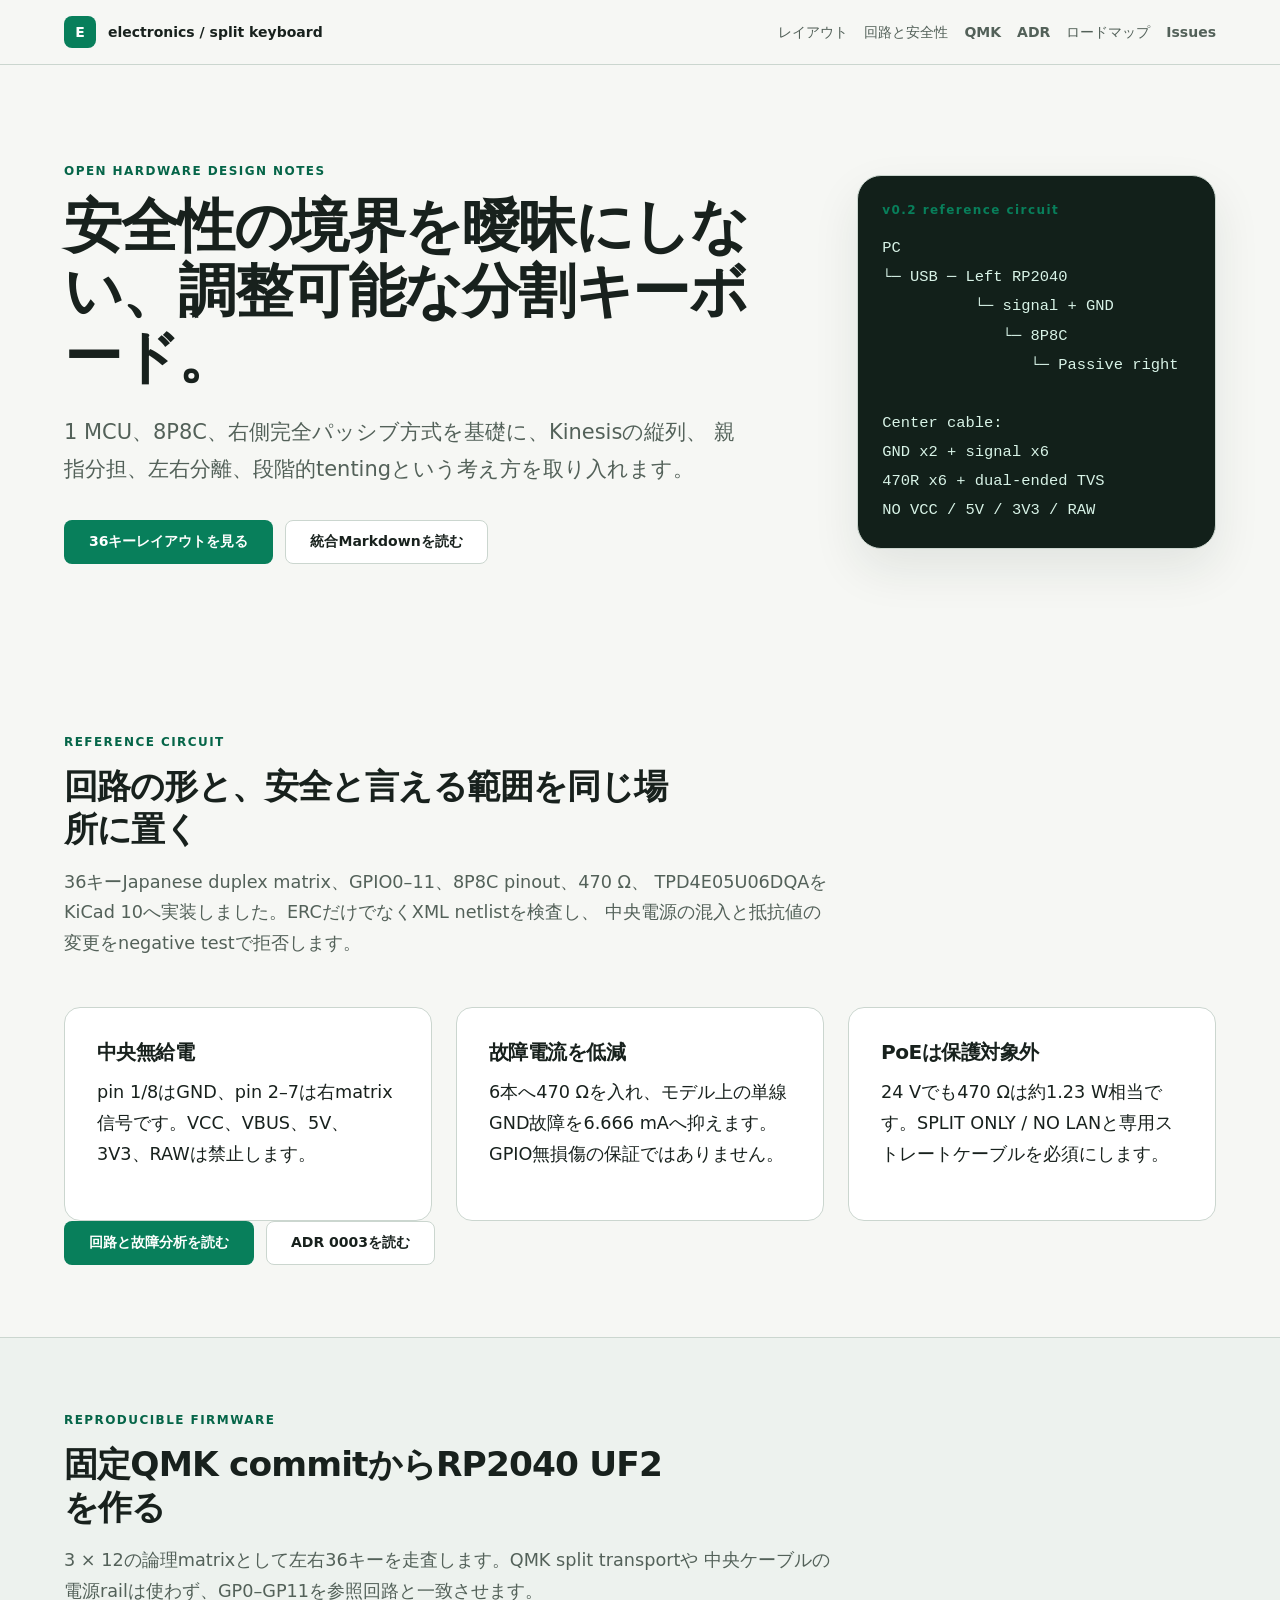
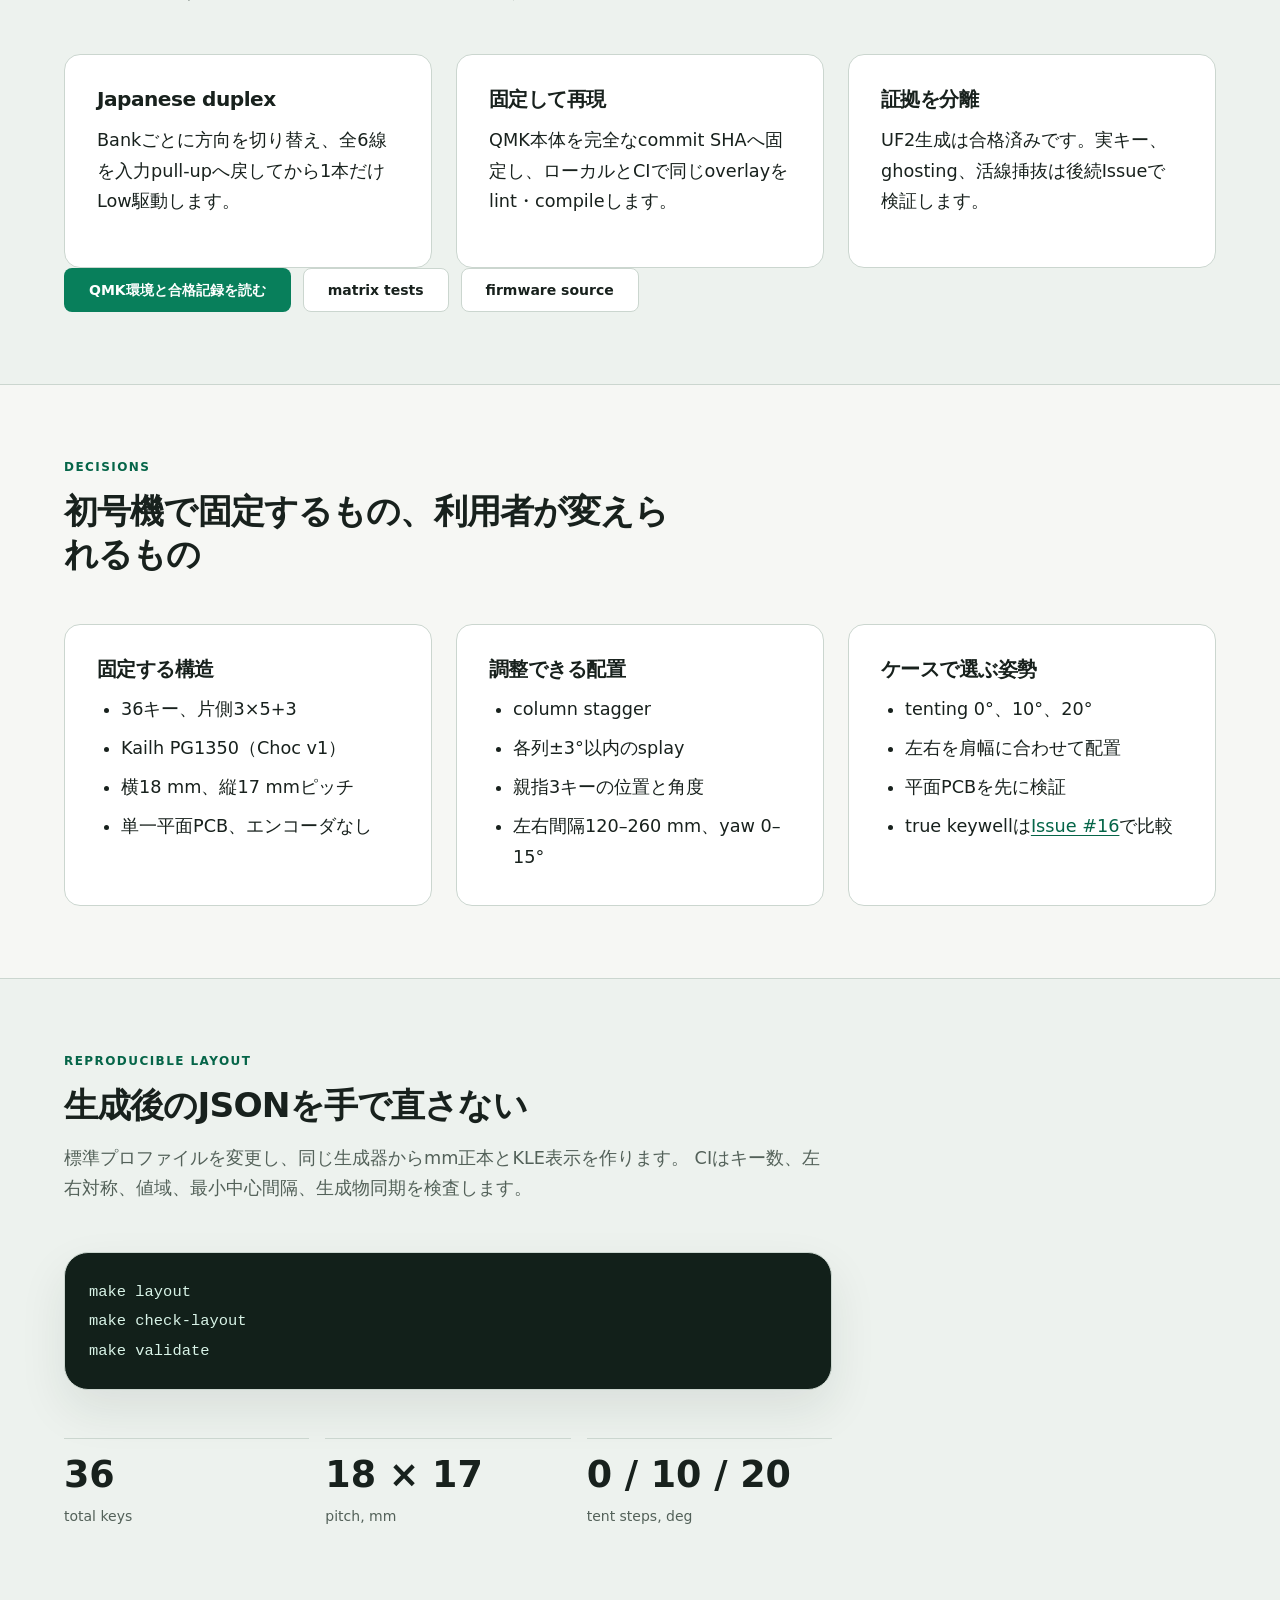
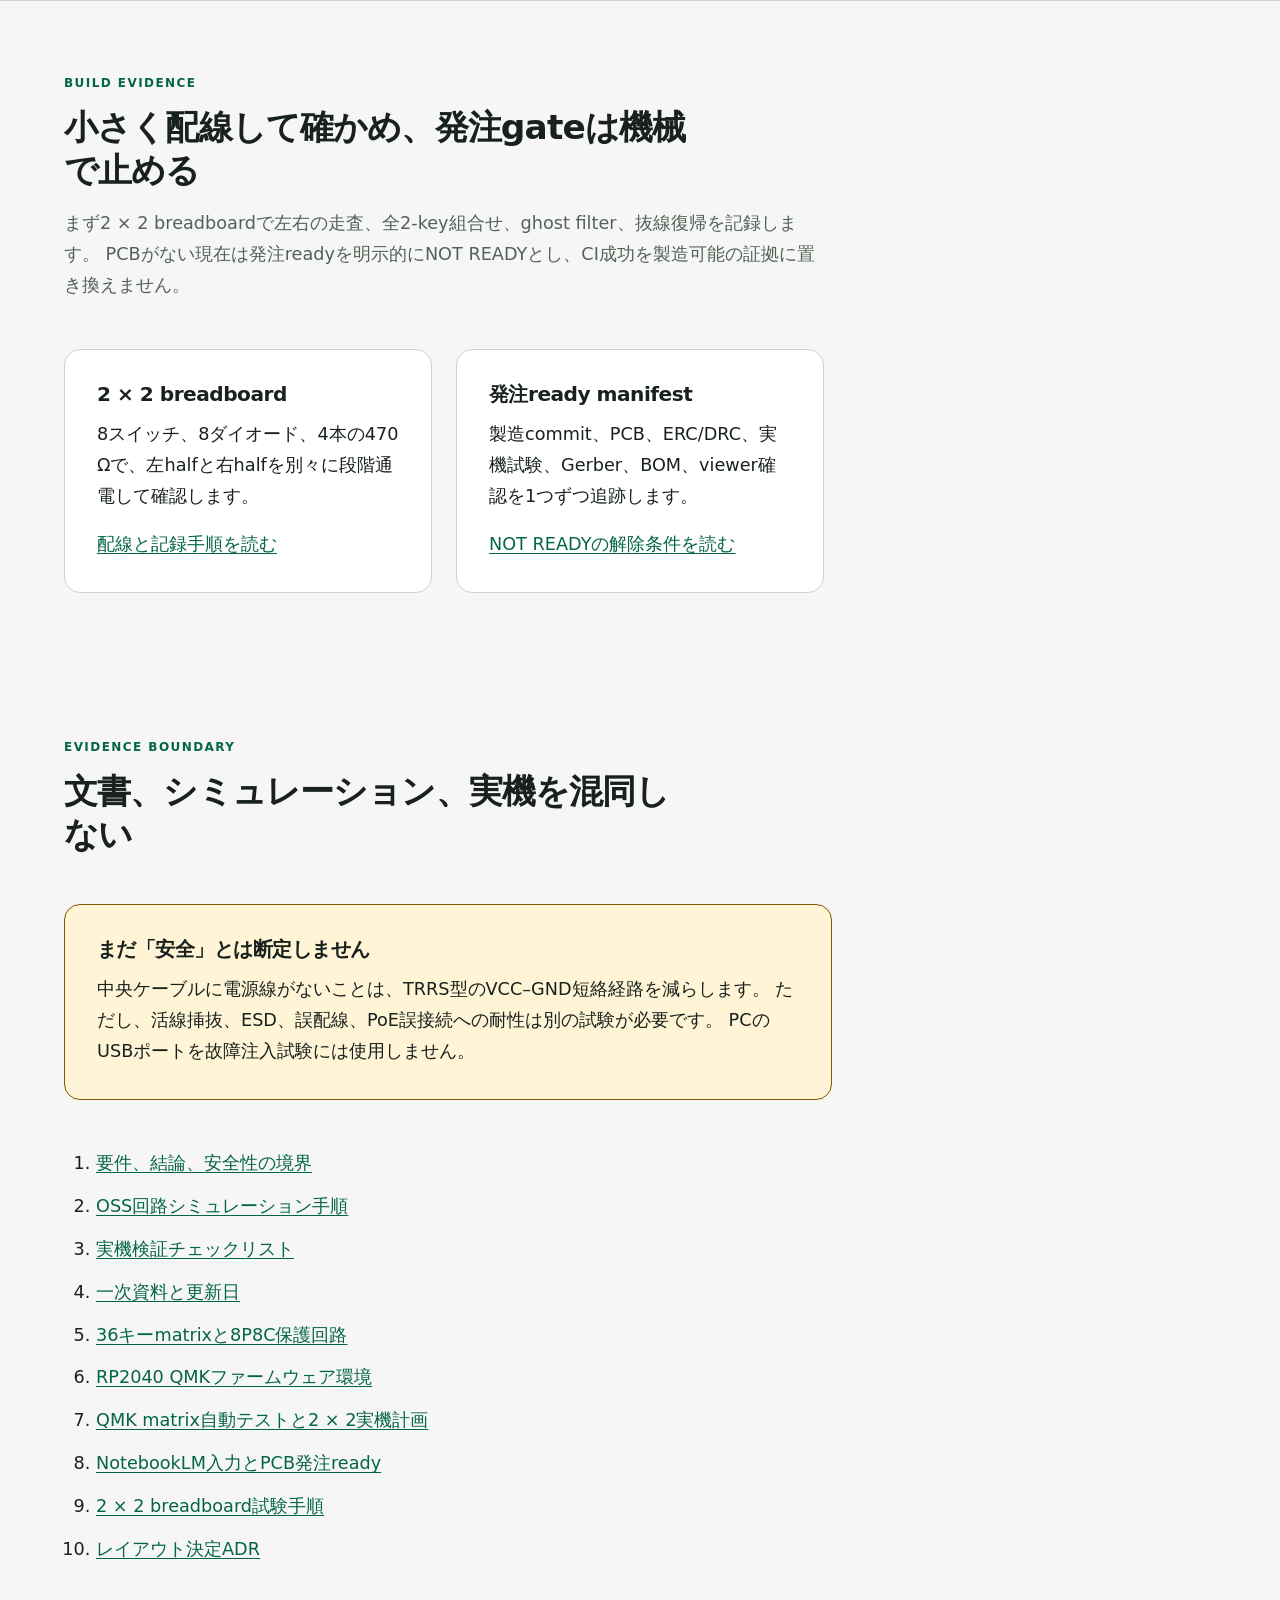
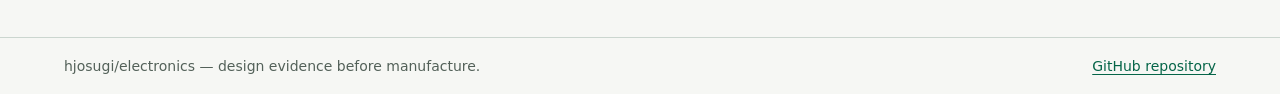
==== commit d3fcfd55: "Issue #10 #12: ブレッドボード試験と発注ready判定" ====
--- a/docs/index.html
+++ b/docs/index.html
@@ -201,6 +201,30 @@
         </div>
       </section>
 
+      <section class="section container" aria-labelledby="bench-title">
+        <div class="section-heading">
+          <p class="eyebrow">BUILD EVIDENCE</p>
+          <h2 id="bench-title">小さく配線して確かめ、発注gateは機械で止める</h2>
+          <p>
+            まず2 × 2 breadboardで左右の走査、全2-key組合せ、ghost filter、抜線復帰を記録します。
+            PCBがない現在は発注readyを明示的にNOT READYとし、CI成功を製造可能の証拠に置き換えません。
+          </p>
+        </div>
+
+        <div class="card-grid">
+          <article class="card">
+            <h3>2 × 2 breadboard</h3>
+            <p>8スイッチ、8ダイオード、4本の470 Ωで、左halfと右halfを別々に段階通電して確認します。</p>
+            <a href="17-breadboard-matrix-test.md">配線と記録手順を読む</a>
+          </article>
+          <article class="card">
+            <h3>発注ready manifest</h3>
+            <p>製造commit、PCB、ERC/DRC、実機試験、Gerber、BOM、viewer確認を1つずつ追跡します。</p>
+            <a href="16-notebooklm-order-readiness.md">NOT READYの解除条件を読む</a>
+          </article>
+        </div>
+      </section>
+
       <section class="section container" aria-labelledby="evidence-title">
         <div class="section-heading">
           <p class="eyebrow">EVIDENCE BOUNDARY</p>
@@ -224,6 +248,8 @@
           <li><a href="13-matrix-rj45-safety.md">36キーmatrixと8P8C保護回路</a></li>
           <li><a href="14-qmk-firmware.md">RP2040 QMKファームウェア環境</a></li>
           <li><a href="15-qmk-matrix-tests.md">QMK matrix自動テストと2 × 2実機計画</a></li>
+          <li><a href="16-notebooklm-order-readiness.md">NotebookLM入力とPCB発注ready</a></li>
+          <li><a href="17-breadboard-matrix-test.md">2 × 2 breadboard試験手順</a></li>
           <li><a href="adr/0002-use-36-key-choc-v1-layout.md">レイアウト決定ADR</a></li>
         </ol>
       </section>
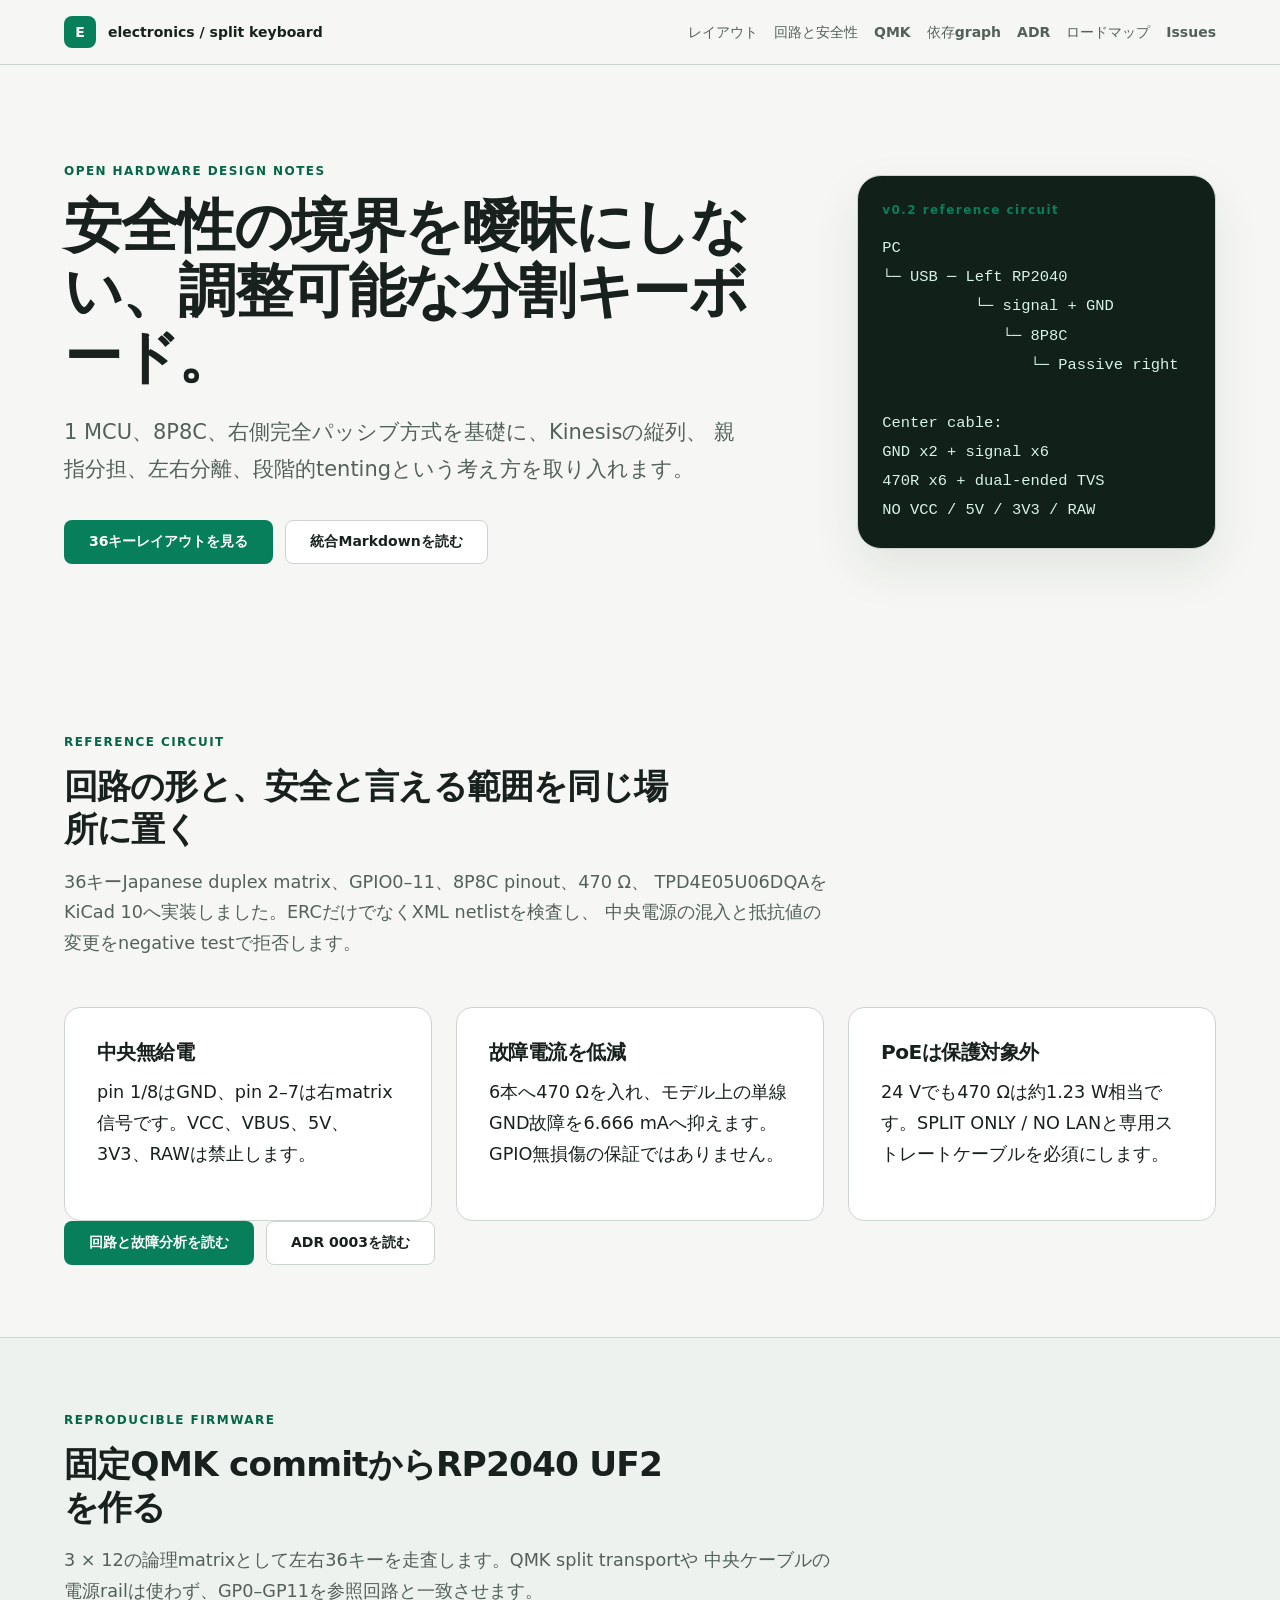
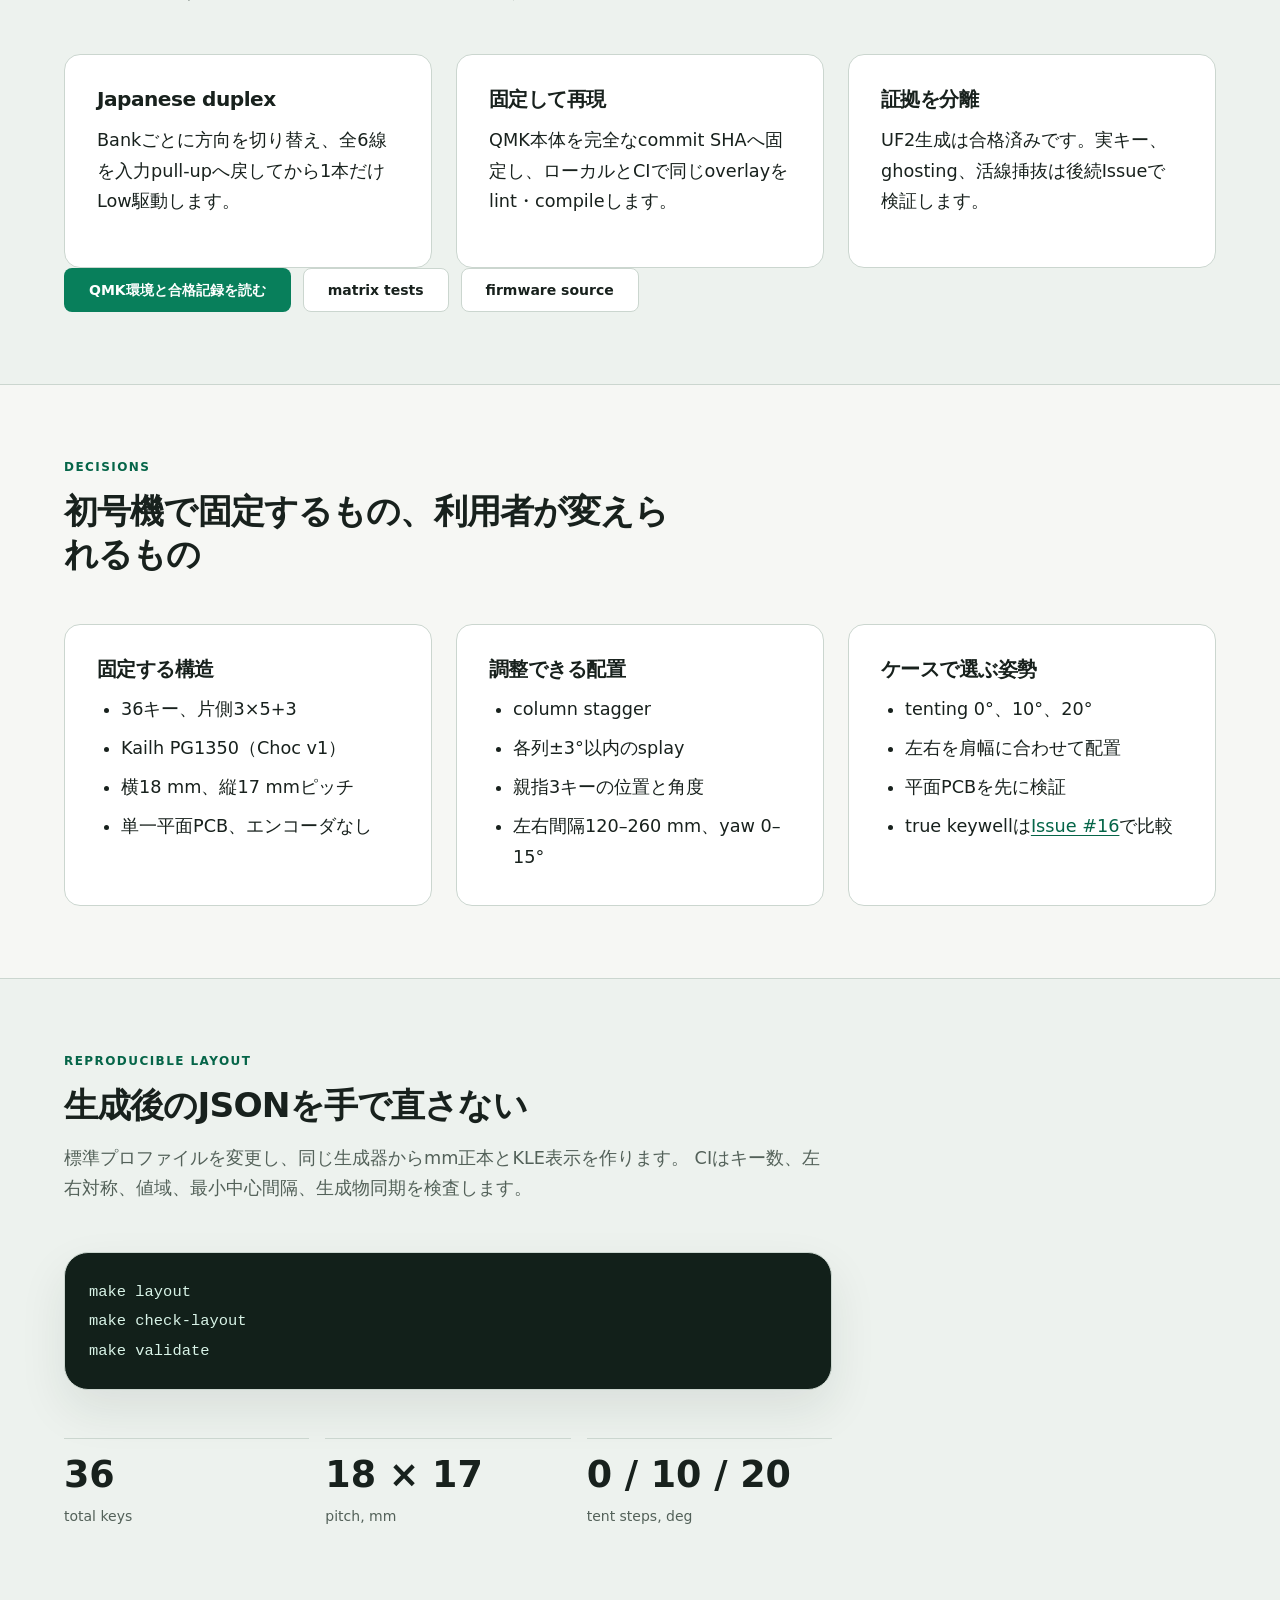
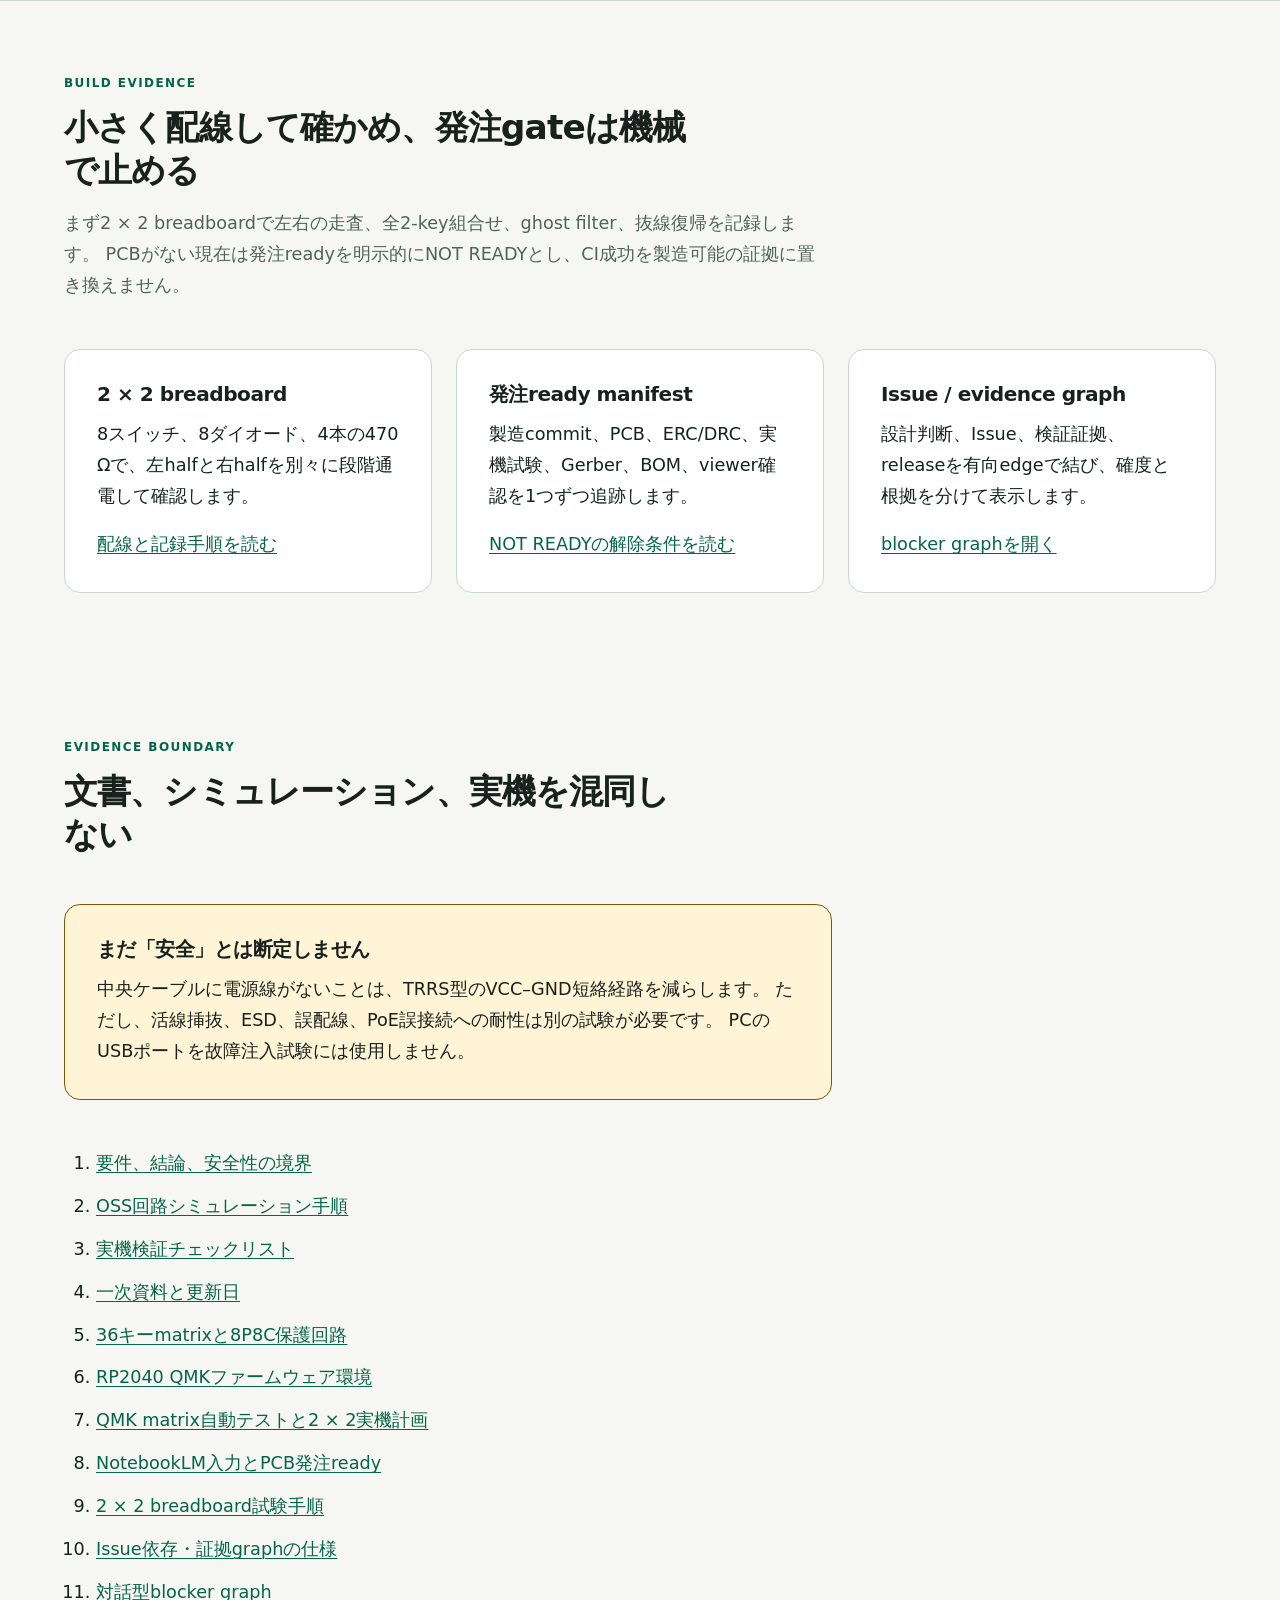
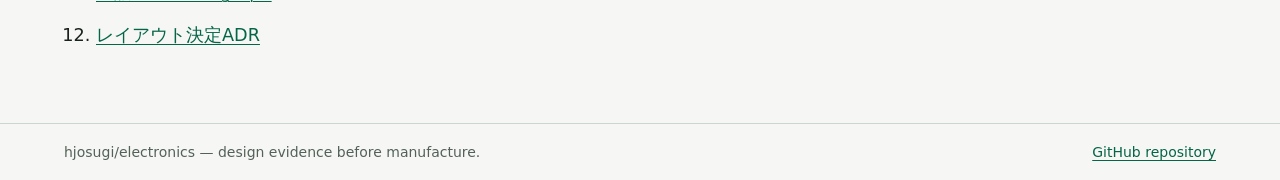
==== commit eb41b996: "Issue #24: 根拠付きproject graphを追加" ====
--- a/docs/index.html
+++ b/docs/index.html
@@ -23,6 +23,7 @@
           <a href="layout/README.md">レイアウト</a>
           <a href="13-matrix-rj45-safety.md">回路と安全性</a>
           <a href="14-qmk-firmware.md">QMK</a>
+          <a href="graph/">依存graph</a>
           <a href="adr/README.md">ADR</a>
           <a href="08-roadmap.md">ロードマップ</a>
           <a href="https://github.com/hjosugi/electronics/issues">Issues</a>
@@ -222,6 +223,11 @@
             <p>製造commit、PCB、ERC/DRC、実機試験、Gerber、BOM、viewer確認を1つずつ追跡します。</p>
             <a href="16-notebooklm-order-readiness.md">NOT READYの解除条件を読む</a>
           </article>
+          <article class="card">
+            <h3>Issue / evidence graph</h3>
+            <p>設計判断、Issue、検証証拠、releaseを有向edgeで結び、確度と根拠を分けて表示します。</p>
+            <a href="graph/">blocker graphを開く</a>
+          </article>
         </div>
       </section>
 
@@ -250,6 +256,8 @@
           <li><a href="15-qmk-matrix-tests.md">QMK matrix自動テストと2 × 2実機計画</a></li>
           <li><a href="16-notebooklm-order-readiness.md">NotebookLM入力とPCB発注ready</a></li>
           <li><a href="17-breadboard-matrix-test.md">2 × 2 breadboard試験手順</a></li>
+          <li><a href="18-project-evidence-graph.md">Issue依存・証拠graphの仕様</a></li>
+          <li><a href="graph/">対話型blocker graph</a></li>
           <li><a href="adr/0002-use-36-key-choc-v1-layout.md">レイアウト決定ADR</a></li>
         </ol>
       </section>
